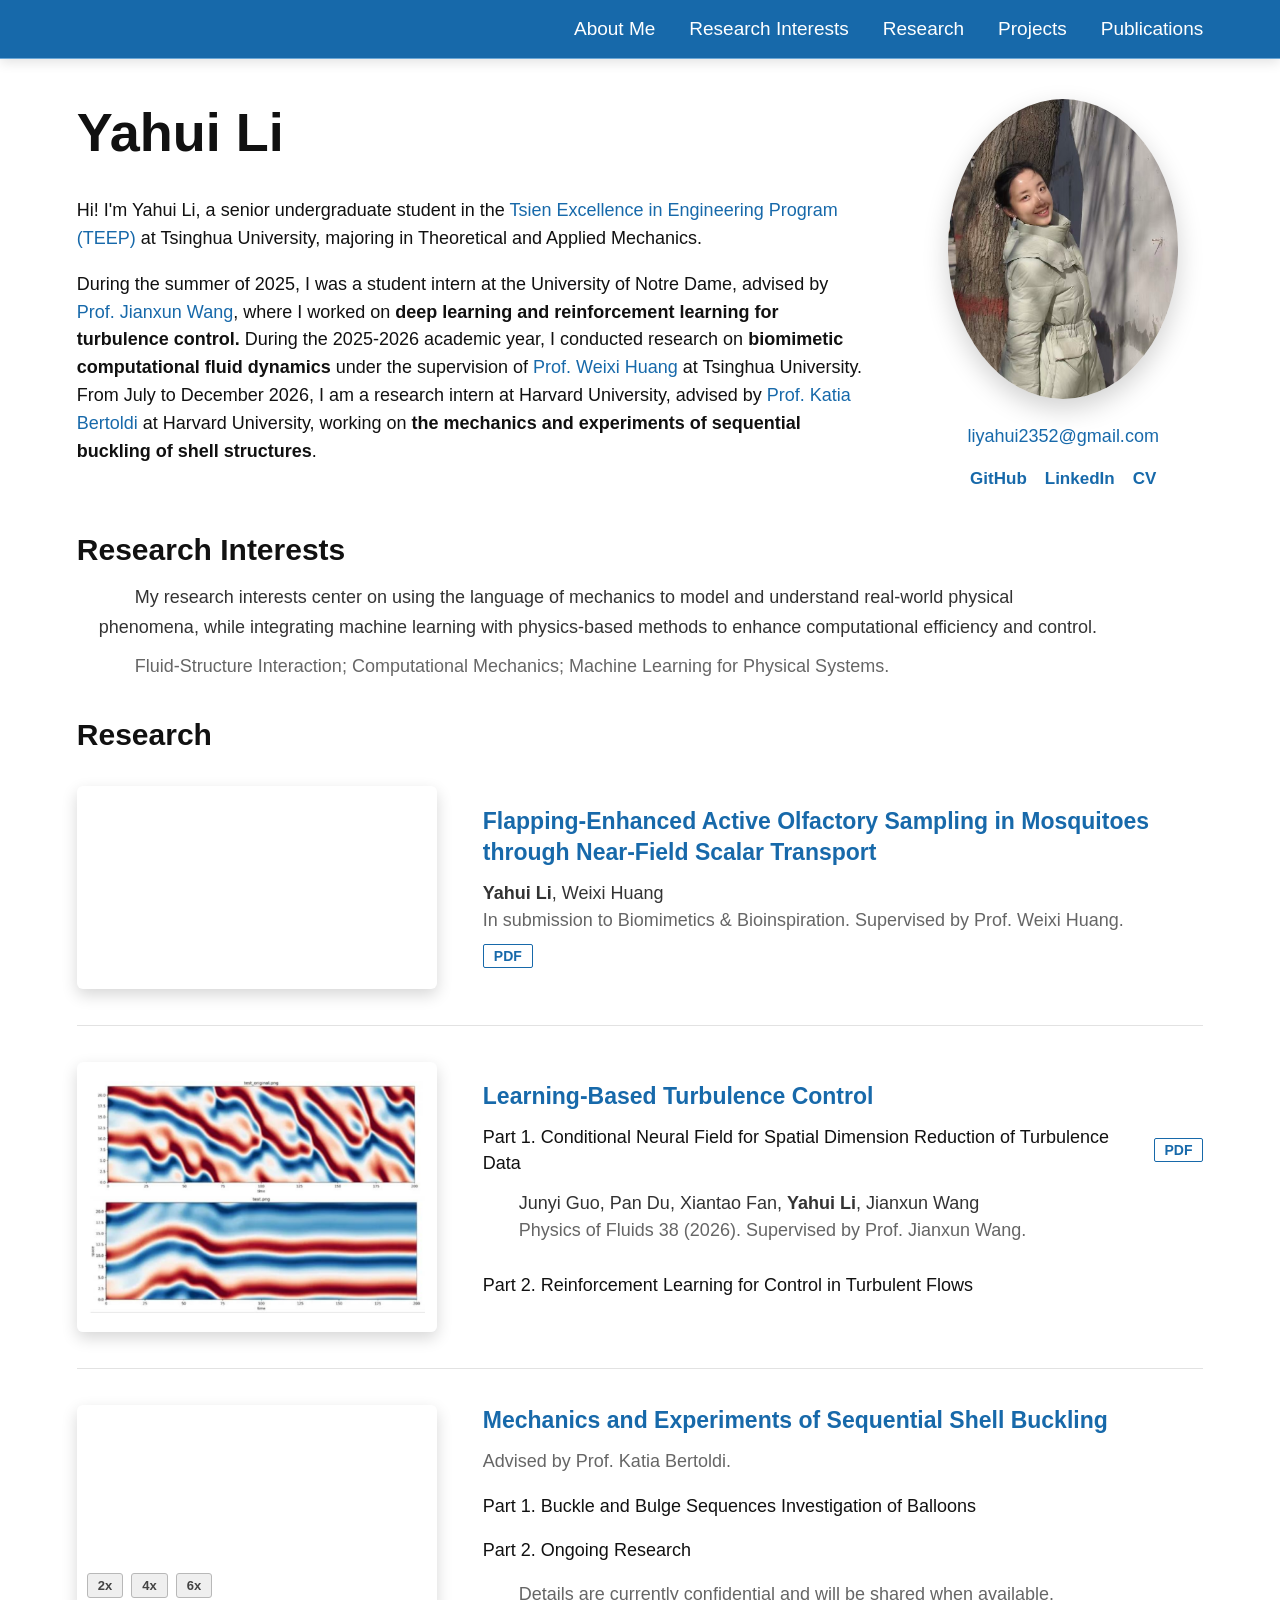
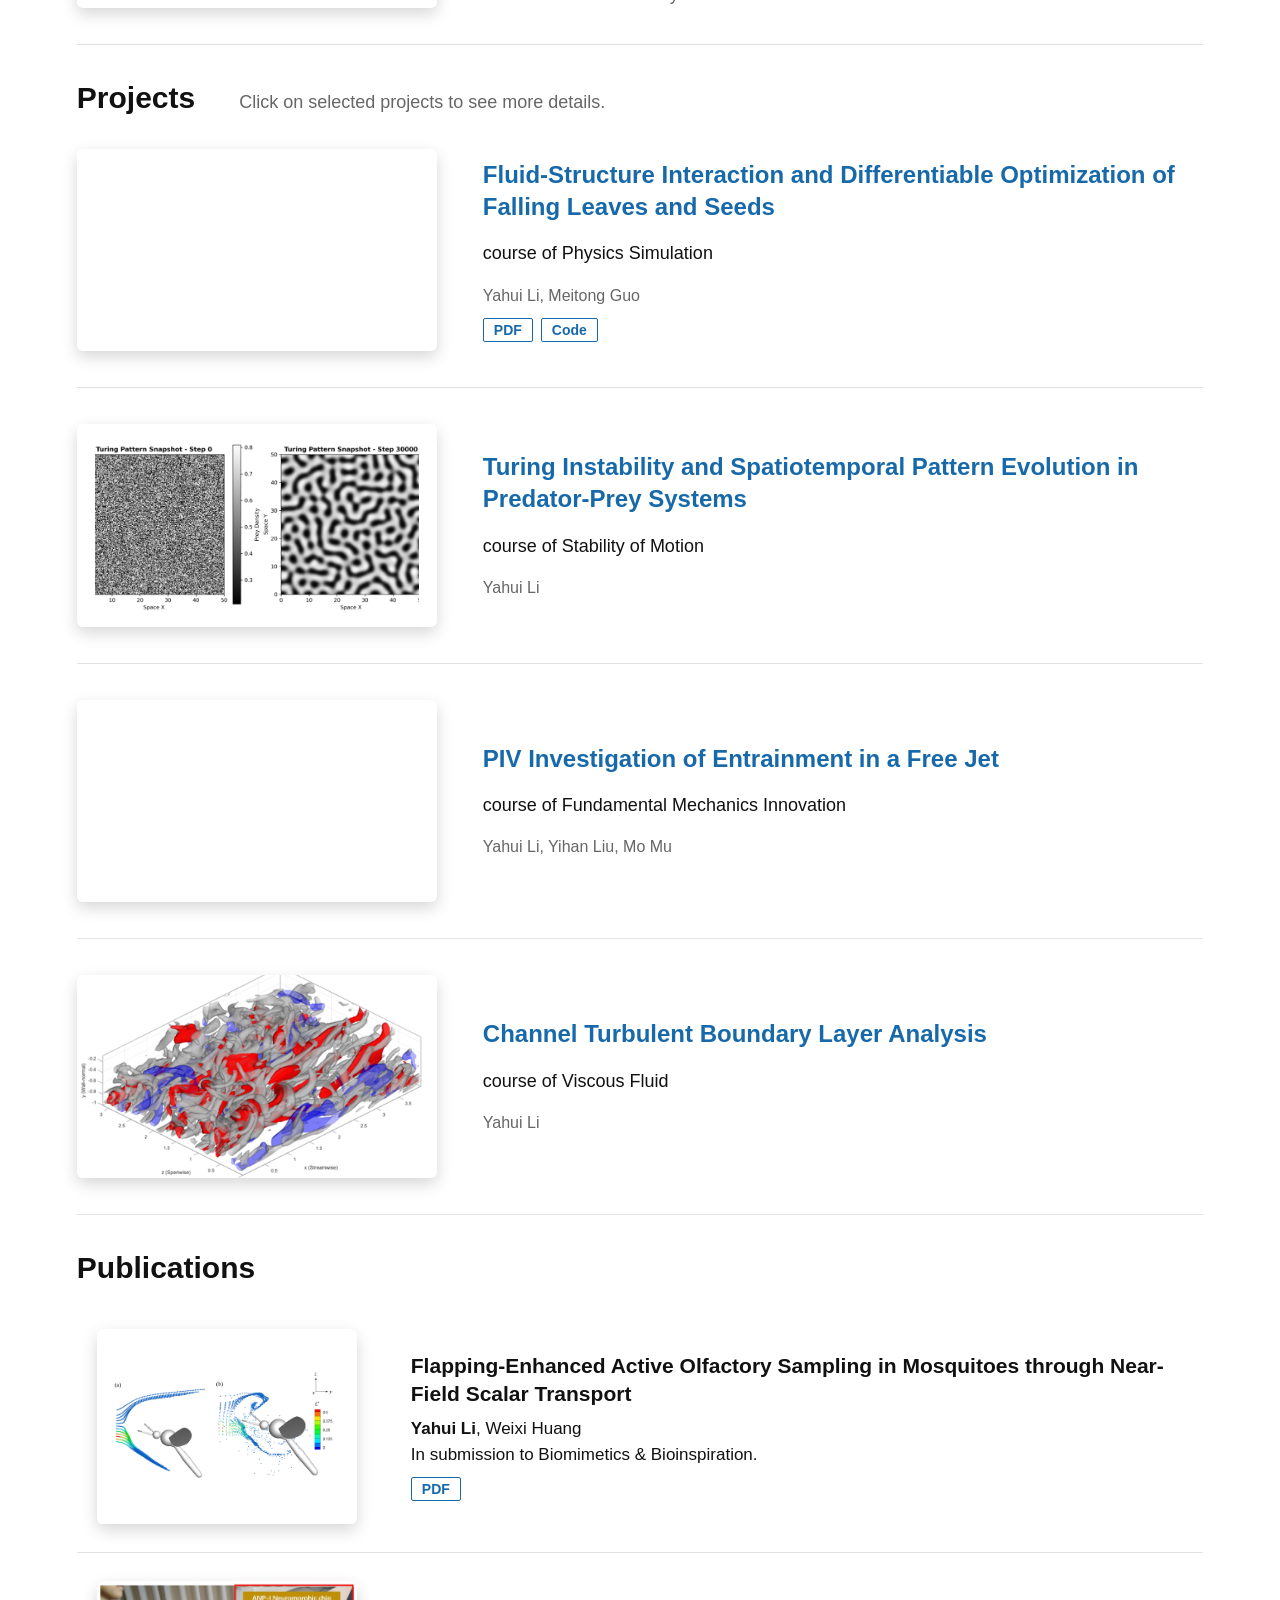
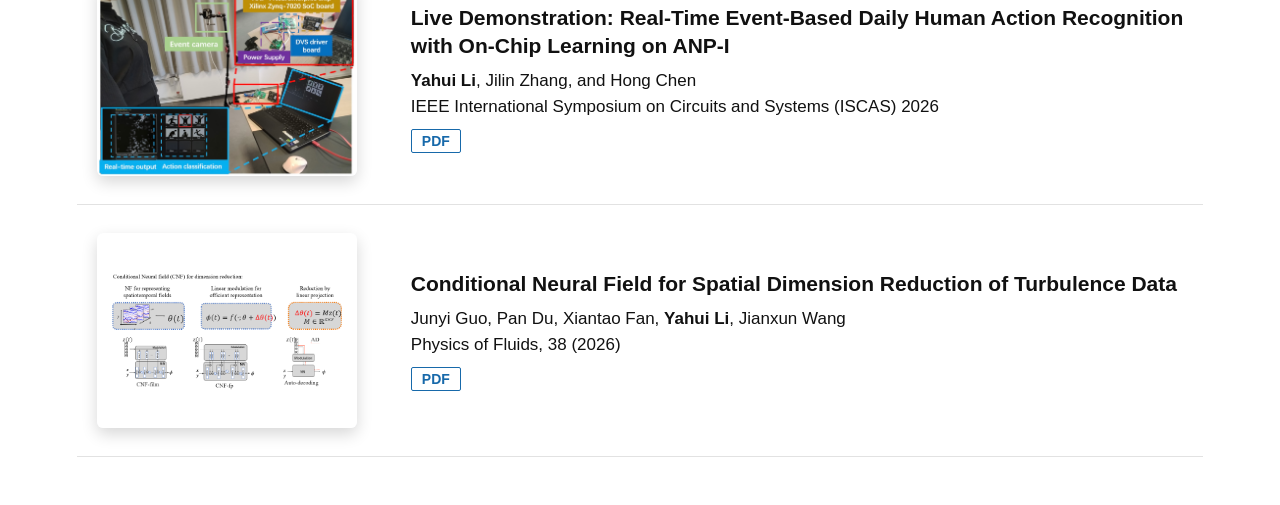
==== index.html @ 17f63bbb "Upload personal website" ====
﻿<!DOCTYPE html>
<html lang="en">

<head>
  <meta charset="UTF-8">
  <meta
    name="viewport"
    content="width=device-width, initial-scale=1.0"
  >
  <title>Yahui Li</title>
  <link rel="stylesheet" href="style.css">
</head>

<body>
  <div class="scroll-progress" id="scroll-progress"></div>

  <nav class="site-nav" aria-label="Primary navigation">
    <a href="#about">About Me</a>
    <a href="#research-interests">Research Interests</a>
    <a href="#research">Research</a>
    <a href="#projects">Projects</a>
    <a href="#publications">Publications</a>
  </nav>

  <header class="hero" id="about">
    <div class="hero-container">
      <div class="intro">
        <h1>Yahui Li</h1>

        <p>
          Hi! I'm Yahui Li, a senior undergraduate student in the
          <a href="https://www.teep.cnmm.tsinghua.edu.cn/zs_183/list.htm" target="_blank" rel="noopener noreferrer">Tsien Excellence in Engineering Program (TEEP)</a>
          at Tsinghua University, majoring in Theoretical and Applied Mechanics.
        </p>

        <p>
          During the summer of 2025, I was a student intern at the University of Notre Dame, advised by
          <a href="https://energy.nd.edu/people/jianxun-wang/" target="_blank" rel="noopener noreferrer">Prof. Jianxun Wang</a>,
          where I worked on <strong>deep learning and reinforcement learning for turbulence control.</strong> 
          During the 2025-2026 academic year, I conducted research on <strong>biomimetic computational fluid dynamics</strong> under the supervision of
          <a href="https://www.hy.tsinghua.edu.cn/hyen/info/1162/1205.htm" target="_blank" rel="noopener noreferrer">Prof. Weixi Huang</a>
          at Tsinghua University. 
          From July to December 2026, I am a research intern at Harvard University, advised by
          <a href="https://seas.harvard.edu/person/katia-bertoldi" target="_blank" rel="noopener noreferrer">Prof. Katia Bertoldi</a>
          at Harvard University, working on <strong>the mechanics and experiments of sequential buckling of shell structures</strong>.
        </p>

      </div>

      <div class="profile">
        <img
          src="files/Profile/photo.jpg"
          alt="Profile photo"
          class="profile-photo"
        >

        <div class="profile-info">
          <p><a href="mailto:liyahui2352@gmail.com">liyahui2352@gmail.com</a></p>
        </div>

        <div class="social-links">
          <a href="https://github.com/always2352" target="_blank" rel="noopener noreferrer">GitHub</a>
          <a href="https://www.linkedin.com/in/yahui-li-aa2033388" target="_blank" rel="noopener noreferrer">LinkedIn</a>
          <a href="files/Profile/YAHUI_CV.pdf" target="_blank" rel="noopener noreferrer">CV</a>
        </div>
      </div>
    </div>
  </header>

  <main class="container">
    <section id="research-interests">
      <h2>Research Interests</h2>

      <div class="interest-block">
        <p class="interest-summary">
          My research interests center on using the language of mechanics to model and understand real-world physical phenomena, 
          while integrating machine learning with physics-based methods to enhance computational efficiency and control.
        </p>

        <p class="interest-inline">
          Fluid-Structure Interaction;
          Computational Mechanics;
          Machine Learning for Physical Systems.
        </p>
      </div>
    </section>

    <section id="research">
      <h2>Research</h2>

      <div class="research-list">
        <article class="research-item">
          <div class="research-media research-media-compare">
            <video
              src="files/Research/Mosquitoes/No_flapping.mp4"
              autoplay
              loop
              muted
              playsinline
            ></video>

            <video
              src="files/Research/Mosquitoes/Flapping.mp4"
              autoplay
              loop
              muted
              playsinline
            ></video>
          </div>

          <div class="research-content">
            <h3 class="research-title">
              Flapping-Enhanced Active Olfactory Sampling in Mosquitoes through Near-Field Scalar Transport
            </h3>
            <p class="research-authors">
              <strong>Yahui Li</strong>, Weixi Huang
            </p>
            <p class="research-meta">
              In submission to Biomimetics & Bioinspiration. Supervised by Prof. Weixi Huang.
            </p>
            <div class="item-links">
              <a class="paper-link" href="files/Research/Mosquitoes/Flapping_paper.pdf" target="_blank" rel="noopener noreferrer">PDF</a>
            </div>
          </div>
        </article>

        <article class="research-item research-learning">
          <div class="image-card-media">
            <img
              src="files/Research/Turbulence/Control.png"
              alt="Physics of Fluids publication preview"
              class="image-contain"
            >
          </div>

          <div class="research-content">
            <h3>Learning-Based Turbulence Control</h3>
            <div class="research-part">
              <div class="part-heading">
                <p class="part-title">Part 1. Conditional Neural Field for Spatial Dimension Reduction of Turbulence Data</p>
                <a class="paper-link" href="https://pubs.aip.org/aip/pof/article/38/2/025153/3380896/Conditional-neural-field-for-spatial-dimension" target="_blank" rel="noopener noreferrer">PDF</a>
              </div>
              <p class="research-authors">
                Junyi Guo, Pan Du, Xiantao Fan, <strong>Yahui Li</strong>, Jianxun Wang
              </p>
              <p class="research-meta">
                Physics of Fluids 38 (2026). Supervised by Prof. Jianxun Wang.
              </p>
            </div>

            <div class="research-part">
              <p class="part-title">Part 2. Reinforcement Learning for Control in Turbulent Flows</p>
            </div>
          </div>
        </article>

        <article class="research-item">
          <div class="research-media">
            <video
              id="shell-buckling-video"
              src="files/Research/Shell_buckling/Deflation_Clamp.mp4"
              autoplay
              loop
              muted
              playsinline
            ></video>
            <div class="video-speed-controls" aria-label="Shell buckling video playback speed">
              <button type="button" data-speed="2">2x</button>
              <button type="button" data-speed="4">4x</button>
              <button type="button" data-speed="6">6x</button>
            </div>
          </div>

          <div class="research-content">
            <h3>Mechanics and Experiments of Sequential Shell Buckling</h3>
            <p class="research-meta">
              Advised by Prof. Katia Bertoldi.
            </p>

            <div class="research-part">
              <p class="part-title">Part 1. Buckle and Bulge Sequences Investigation of Balloons</p>
            </div>

            <div class="research-part">
              <p class="part-title">Part 2. Ongoing Research</p>
              <p class="research-description detail-indent">Details are currently confidential and will be shared when available.</p>
            </div>

          </div>
        </article>
      </div>
    </section>

    <section id="projects">
      <div class="section-heading-row">
        <h2>Projects</h2>
        <p class="section-note">Click on selected projects to see more details.</p>
      </div>

      <div class="project-list">
        <article class="project-item">
          <div class="project-media">
            <video
              src="files/Projects/Falling_Leaves/falling_leaf.mp4"
              class="project-video-scale-90"
              autoplay
              loop
              muted
              playsinline
            ></video>
          </div>
          <div class="project-content">
            <h3>Fluid-Structure Interaction and Differentiable Optimization of Falling Leaves and Seeds</h3>
            <p class="project-course">
              course of Physics Simulation
            </p>
            <p class="project-authors">
              Yahui Li, Meitong Guo
            </p>
            <div class="item-links">
              <a class="paper-link" href="files/Projects/Falling_Leaves/Leaves_Poster.pdf" target="_blank" rel="noopener noreferrer">PDF</a>
              <a class="paper-link" href="https://github.com/always2352/Falling_Leaves" target="_blank" rel="noopener noreferrer">Code</a>
            </div>
          </div>
        </article>

        <article class="project-item">
          <div class="project-media">
            <img
              src="files/Projects/Motion/Instability.png"
              alt="Turing instability pattern evolution preview"
              class="project-image-scale-90"
            >
          </div>
          <div class="project-content">
            <h3><a href="project-instability.html">Turing Instability and Spatiotemporal Pattern Evolution in Predator-Prey Systems</a></h3>
            <p class="project-course">
              course of Stability of Motion
            </p>
            <p class="project-authors">
              Yahui Li
            </p>
          </div>
        </article>

        <article class="project-item">
          <div class="project-media">
            <video
              src="files/Projects/PIV/Entrainment_PIV.mp4"
              autoplay
              loop
              muted
              playsinline
            ></video>
          </div>
          <div class="project-content">
            <h3><a href="project-piv.html">PIV Investigation of Entrainment in a Free Jet</a></h3>
            <p class="project-course">
              course of Fundamental Mechanics Innovation
            </p>
            <p class="project-authors">
              Yahui Li, Yihan Liu, Mo Mu
            </p>
          </div>
        </article>

        <article class="project-item">
          <div class="project-media">
            <img
              src="files/Projects/Turbulent_Boundary/Turbulence_Boundary.png"
              alt="Turbulent boundary layer analysis preview"
            >
          </div>

          <div class="project-content">
            <h3><a href="project-boundary.html">Channel Turbulent Boundary Layer Analysis</a></h3>
            <p class="project-course">
              course of Viscous Fluid
            </p>
            <p class="project-authors">
              Yahui Li
            </p>
          </div>
        </article>
      </div>
    </section>

    <section id="publications">
      <h2>Publications</h2>

      <div class="publication-list">

        <article class="publication-item">
          <div class="publication-media">
            <img
              src="files/Publications/Flapping.png"
              alt="Flapping wing aerodynamics preview"
              class="image-contain"
            >
          </div>
          <div class="publication-content">
            <p class="publication-title">
              Flapping-Enhanced Active Olfactory Sampling in Mosquitoes through Near-Field Scalar Transport
            </p>
            <p class="publication-authors">
              <strong>Yahui Li</strong>, Weixi Huang
            </p>
            <p class="publication-meta">
              In submission to Biomimetics & Bioinspiration.
            </p>
            <div class="item-links">
              <a class="paper-link" href="files/Research/Mosquitoes/Flapping_paper.pdf" target="_blank" rel="noopener noreferrer">PDF</a>
            </div>
          </div>
        </article>

        <article class="publication-item">
          <div class="publication-media">
            <img
              src="files/Publications/ISCAS.jpg"
              alt="ISCAS 2026 publication preview"
            >
          </div>
          <div class="publication-content">
            <p class="publication-title">
              Live Demonstration: Real-Time Event-Based Daily Human Action Recognition with On-Chip Learning on ANP-I
            </p>
            <p class="publication-authors">
              <strong>Yahui Li</strong>, Jilin Zhang, and Hong Chen
            </p>
            <p class="publication-meta">
              IEEE International Symposium on Circuits and Systems (ISCAS) 2026
            </p>
            <div class="item-links">
              <a class="paper-link" href="files/Publications/Live Demonstration Real-time Event-based Daily Human Action Recognition with On-chip learning on ANP-I_final.pdf" target="_blank" rel="noopener noreferrer">PDF</a>
            </div>
          </div>
        </article>

        <article class="publication-item">
          <div class="publication-media">
            <img
              src="files/Publications/NF.png"
              alt="Physics of Fluids publication preview"
              class="image-contain"
            >
          </div>
          <div class="publication-content">
            <p class="publication-title">
              Conditional Neural Field for Spatial Dimension Reduction of Turbulence Data
            </p>
            <p class="publication-authors">
              Junyi Guo, Pan Du, Xiantao Fan, <strong>Yahui Li</strong>, Jianxun Wang
            </p>
            <p class="publication-meta">
              Physics of Fluids, 38 (2026)
            </p>
            <div class="item-links">
              <a class="paper-link" href="https://pubs.aip.org/aip/pof/article/38/2/025153/3380896/Conditional-neural-field-for-spatial-dimension" target="_blank" rel="noopener noreferrer">PDF</a>
            </div>
          </div>
        </article>

      </div>
    </section>
  </main>

  <script>
    const progressBar = document.getElementById("scroll-progress");

    window.addEventListener("scroll", () => {
      const scrollTop = window.scrollY;
      const pageHeight = document.documentElement.scrollHeight - window.innerHeight;
      const progress = pageHeight > 0 ? (scrollTop / pageHeight) * 100 : 0;

      progressBar.style.width = `${progress}%`;
    });

    const shellBucklingVideo = document.getElementById("shell-buckling-video");
    const speedButtons = document.querySelectorAll(".video-speed-controls button");
    let selectedShellSpeed = 1;

    const applyShellSpeed = () => {
      if (shellBucklingVideo) {
        shellBucklingVideo.playbackRate = selectedShellSpeed;
      }
    };

    speedButtons.forEach((button) => {
      button.addEventListener("click", () => {
        selectedShellSpeed = Number(button.dataset.speed);
        applyShellSpeed();

        speedButtons.forEach((item) => item.classList.remove("active"));
        button.classList.add("active");
      });
    });

    if (shellBucklingVideo) {
      shellBucklingVideo.addEventListener("loadedmetadata", applyShellSpeed);
      shellBucklingVideo.addEventListener("play", applyShellSpeed);
      shellBucklingVideo.addEventListener("seeked", applyShellSpeed);
      shellBucklingVideo.addEventListener("ratechange", () => {
        if (shellBucklingVideo.playbackRate !== selectedShellSpeed) {
          applyShellSpeed();
        }
      });
    }
  </script>
</body>

</html>
---- style.css ----
/* Base */
* {
  box-sizing: border-box;
}

html {
  scroll-behavior: smooth;
  scroll-padding-top: 84px;
}

body {
  margin: 0;
  color: #111;
  font-family: Arial, Helvetica, sans-serif;
  background: #fff;
}

a {
  color: #1769aa;
  text-decoration: none;
}

a:hover {
  color: #0f4f86;
  text-decoration: underline;
}

section {
  margin-top: 36px;
}

section h2 {
  margin: 0 0 16px;
  font-size: 30px;
}

footer {
  padding: 24px 6vw;
  color: #555;
  text-align: center;
}

/* Navigation */
.scroll-progress {
  position: fixed;
  top: 0;
  left: 0;
  z-index: 20;
  width: 0;
  height: 3px;
  background: #1769aa;
}

.site-nav {
  position: sticky;
  top: 0;
  z-index: 10;
  display: flex;
  justify-content: flex-end;
  gap: 34px;
  padding: 18px 6vw;
  border-bottom: 1px solid #6ba7d6;
  background: #1769aa;
  backdrop-filter: blur(12px);
  box-shadow: 0 3px 12px rgba(0, 0, 0, 0.12);
}

.site-nav a {
  color: #fff;
  font-size: 19px;
  font-weight: 500;
}

.site-nav a:hover {
  color: #f3fbff;
}

/* Hero */
.hero {
  padding: 40px 6vw 36px;
}

.hero-container {
  display: flex;
  align-items: center;
  justify-content: space-between;
  gap: 56px;
  max-width: 1400px;
  margin: 0 auto;
}

.intro {
  flex: 1;
  max-width: 900px;
}

.intro h1 {
  margin: 0 0 36px;
  font-size: 54px;
  line-height: 1.05;
  font-weight: 700;
}

.intro p {
  margin: 0 0 18px;
  font-size: 18px;
  line-height: 1.55;
}

.profile {
  flex: 0 0 auto;
  width: 280px;
  text-align: center;
}

.profile-photo {
  display: block;
  width: 230px;
  height: 300px;
  margin: 0 auto;
  object-fit: cover;
  object-position: center 58%;
  border-radius: 50%;
  box-shadow: 0 10px 26px rgba(0, 0, 0, 0.18);
}

.profile-info {
  margin-top: 24px;
  color: #555;
  font-size: 18px;
  line-height: 1.45;
}

.profile-info p {
  margin: 4px 0;
}

.social-links {
  display: flex;
  flex-wrap: wrap;
  justify-content: center;
  gap: 18px;
  margin-top: 20px;
  font-size: 17px;
  font-weight: 700;
}

/* Main Sections */
.container {
  max-width: 1400px;
  margin: 0 auto;
  padding: 0 6vw 48px;
}

#research-interests {
  margin-top: 8px;
}

.section-heading-row {
  display: flex;
  align-items: baseline;
  flex-wrap: wrap;
  gap: 44px;
  margin-bottom: 16px;
}

.section-heading-row h2 {
  margin-bottom: 0;
}

.section-note {
  margin: 0;
  color: #666;
  font-size: 18px;
}

/* Research Interests */
.interest-block {
  max-width: 1000px;
  margin-left: 22px;
}

.interest-summary,
.interest-inline {
  margin: 0;
  color: #333;
  font-size: 18px;
  line-height: 1.65;
}

.interest-summary {
  text-indent: 2em;
}

.interest-inline {
  margin-top: 10px;
  margin-left: 2em;
  color: #666;
  font-weight: 500;
}

/* Shared Cards */
.research-list,
.project-list,
.publication-list {
  display: grid;
  gap: 0;
}

.research-item,
.project-item {
  display: grid;
  grid-template-columns: 360px 1fr;
  align-items: center;
  gap: 46px;
  padding: 36px 0;
  border-bottom: 1px solid #e2e2e2;
}

.research-item:first-child,
.project-item:first-child {
  padding-top: 18px;
}

.research-media,
.project-media,
.publication-media,
.image-card-media {
  position: relative;
  width: 100%;
  overflow: hidden;
  border-radius: 6px;
  background: transparent;
  box-shadow: 0 6px 16px rgba(0, 0, 0, 0.16);
}

.research-media,
.project-media {
  aspect-ratio: 16 / 9;
}

.publication-media,
.image-card-media {
  aspect-ratio: 4 / 3;
  background: #f4f6f8;
}

.research-media video,
.research-media img,
.project-media video,
.project-media img,
.publication-media img,
.image-card-media img {
  display: block;
  width: 100%;
  height: 100%;
  object-fit: cover;
}

.image-contain {
  object-fit: contain !important;
  object-position: center;
  padding: 12px;
  background: #fff;
}

.item-links {
  display: flex;
  gap: 8px;
  margin-top: 10px;
}

.paper-link {
  display: inline-flex;
  align-items: center;
  justify-content: center;
  min-width: 44px;
  min-height: 24px;
  padding: 2px 10px;
  border: 1px solid #1769aa;
  border-radius: 2px;
  color: #1769aa;
  font-size: 14px;
  font-weight: 700;
  line-height: 1;
}

.paper-link:hover {
  color: #fff;
  background: #1769aa;
  text-decoration: none;
}

/* Research */
.research-content h3,
.research-title {
  margin: 0 0 12px;
  color: #1769aa;
  font-size: 23px;
  line-height: 1.35;
  font-weight: 600;
}

.research-content h3 a {
  color: inherit;
}

.research-authors,
.research-meta,
.research-description {
  margin: 0;
  color: #666;
  font-size: 18px;
  line-height: 1.5;
}

.research-authors {
  color: #333;
}

.research-description {
  margin-top: 6px;
}

.research-media-compare {
  display: grid;
  grid-template-columns: 1fr 1fr;
  gap: 0;
  background: transparent;
}

.research-media-compare video {
  min-width: 0;
  border-radius: 0;
  transform: scale(0.9);
}

.research-media-compare video:first-child {
  object-position: 35% center;
}

.research-media-compare video:last-child {
  object-position: 58% center;
}

.research-part .part-title {
  font-size: 18px;
  line-height: 1.45;
}

.part-heading {
  display: flex;
  align-items: center;
  gap: 14px;
}

.part-heading .part-title {
  margin: 0;
}

.research-learning .research-part + .research-part {
  margin-top: 28px;
}

.research-learning .research-part .part-title {
  margin-bottom: 14px;
}

.research-learning .part-heading {
  margin-bottom: 14px;
}

.research-learning .part-heading .part-title {
  margin-bottom: 0;
}

.research-learning .research-part > :not(.part-title) {
  margin-left: 2em;
}

.research-learning .research-part > .part-heading {
  margin-left: 0;
}

.detail-indent {
  margin-left: 2em;
}

.video-speed-controls {
  position: absolute;
  left: 10px;
  bottom: 10px;
  display: flex;
  gap: 8px;
}

.video-speed-controls button {
  min-width: 36px;
  padding: 4px 10px;
  border: 1px solid #b8b8b8;
  border-radius: 3px;
  color: #444;
  background: rgba(238, 238, 238, 0.92);
  font: inherit;
  font-size: 13px;
  font-weight: 600;
  cursor: pointer;
}

.video-speed-controls button:hover,
.video-speed-controls button.active {
  border-color: #444;
  color: #111;
  background: #8f8f8f;
}

/* Projects */
.project-media video {
  transform: translateY(16px) scale(1.18);
}

.project-media video.project-video-scale-90 {
  transform: scale(0.95);
}

.project-image-scale-90,
.detail-image-scale-90 {
  transform: scale(0.9);
}

.project-content h3 {
  margin: 0 0 18px;
  color: #1769aa;
  font-size: 24px;
  line-height: 1.35;
  font-weight: 600;
}

.project-course,
.project-authors {
  margin: 0;
  line-height: 1.5;
}

.project-course {
  color: #111;
  font-size: 18px;
  font-weight: 400;
  line-height: 1.35;
}

.project-authors {
  margin-top: 18px;
  color: #666;
  font-size: 16px;
  font-weight: 400;
}

/* Publications */
.publication-item {
  display: grid;
  grid-template-columns: 260px 1fr;
  align-items: center;
  gap: 42px;
  padding: 28px 0 28px 20px;
  border-bottom: 1px solid #e2e2e2;
}

.publication-content {
  padding-left: 12px;
}

.publication-title {
  margin: 0 0 8px;
  color: #111;
  font-size: 21px;
  line-height: 1.35;
  font-weight: 600;
}

.publication-authors,
.publication-meta {
  margin: 0;
  color: #111;
  font-size: 17px;
  line-height: 1.5;
}

/* Detail Pages */
.detail-page {
  max-width: 1000px;
  margin: 0 auto;
  padding: 48px 6vw 72px;
}

.back-link {
  display: inline-block;
  margin-bottom: 28px;
  font-size: 16px;
  font-weight: 600;
}

.detail-page h1 {
  margin: 0 0 16px;
  color: #1769aa;
  font-size: 36px;
  line-height: 1.25;
}

.detail-meta {
  margin: 0 0 24px;
  color: #555;
  font-size: 18px;
  line-height: 1.5;
}

.detail-page p {
  color: #333;
  font-size: 18px;
  line-height: 1.65;
}

.detail-section {
  margin-top: 34px;
}

.detail-section h2 {
  margin: 0 0 14px;
  color: #111;
  font-size: 26px;
  line-height: 1.3;
}

.detail-section h3 {
  margin: 26px 0 10px;
  color: #1769aa;
  font-size: 22px;
  line-height: 1.35;
}

.detail-section > p {
  text-indent: 2em;
}

.detail-media {
  margin-top: 28px;
  overflow: hidden;
  border-radius: 6px;
  background: #f4f6f8;
  box-shadow: 0 6px 16px rgba(0, 0, 0, 0.16);
}

.detail-media video,
.detail-media img {
  display: block;
  width: 100%;
  height: auto;
}

.detail-figure {
  max-width: 560px;
  margin: 24px auto 0;
  text-align: center;
}

.detail-figure img {
  display: block;
  width: 100%;
  height: auto;
  margin: 0 auto;
  border-radius: 6px;
  box-shadow: 0 6px 16px rgba(0, 0, 0, 0.16);
}

.detail-figure figcaption,
.dummy-figure figcaption {
  margin-top: 8px;
  color: #555;
  font-size: 15px;
  line-height: 1.4;
  text-align: center;
}

.analysis-list p {
  margin: 0 0 12px;
  color: #333;
  font-size: 18px;
  line-height: 1.65;
  text-indent: 0;
}

/* Equations */
.equation-block {
  margin: 22px 0;
}

.equation-grid {
  display: grid;
  grid-template-columns: 1fr 1fr;
  gap: 20px;
}

.equation-label {
  margin: 0 0 8px;
  color: #111;
  font-weight: 700;
}

.equation {
  display: grid;
  gap: 14px;
  padding: 18px 22px;
  overflow-x: auto;
  border-left: 3px solid #1769aa;
  background: #f6f8fa;
  color: #111;
  font-family: "Cambria Math", "Times New Roman", Times, serif;
  font-size: 20px;
  font-style: italic;
  line-height: 1.5;
}

.formula-label {
  font-family: Arial, Helvetica, sans-serif;
  font-style: normal;
  font-weight: 600;
}

.formula-row {
  display: flex;
  align-items: center;
  gap: 9px;
  min-width: max-content;
}

.formula-gap {
  width: 28px;
}

.fraction {
  display: inline-grid;
  grid-template-rows: auto auto;
  align-items: center;
  min-width: 28px;
  text-align: center;
  line-height: 1.1;
  vertical-align: middle;
}

.fraction span:first-child {
  padding: 0 4px 2px;
  border-bottom: 1px solid currentColor;
}

.fraction span:last-child {
  padding-top: 2px;
}

/* Figures */
.figure-stack {
  display: grid;
  gap: 24px;
  margin-top: 24px;
}

.dummy-figure {
  margin: 0;
}

.dummy-figure div {
  display: grid;
  min-height: 190px;
  place-items: center;
  border: 1px dashed #8aa8c5;
  border-radius: 6px;
  background: #eef5fb;
  color: #6a7f94;
  font-size: 18px;
  font-weight: 600;
  text-align: center;
}

.dummy-figure img {
  display: block;
  width: 100%;
  height: auto;
  border-radius: 6px;
  box-shadow: 0 6px 16px rgba(0, 0, 0, 0.16);
}

.reference-list {
  margin: 0;
  padding-left: 22px;
  color: #333;
  font-size: 16px;
  line-height: 1.6;
}

.reference-list li {
  margin-bottom: 10px;
}

/* Responsive */
@media (max-width: 900px) {
  .hero-container {
    flex-direction: column-reverse;
    align-items: flex-start;
    gap: 28px;
  }

  .profile {
    width: 100%;
  }

  .profile-photo {
    width: min(62vw, 230px);
    height: min(80vw, 300px);
    margin: 0 auto;
  }

  .intro h1 {
    font-size: 44px;
  }

  .intro p {
    font-size: 17px;
  }

  .site-nav {
    justify-content: flex-start;
    gap: 18px;
    overflow-x: auto;
    padding: 12px 6vw;
  }

  .research-item,
  .project-item,
  .publication-item {
    grid-template-columns: 1fr;
    gap: 18px;
  }

  .publication-item {
    padding-left: 0;
  }

  .publication-content {
    padding-left: 0;
  }

  .research-content h3,
  .research-title {
    font-size: 20px;
  }

  .project-content h3 {
    font-size: 21px;
  }

  .research-authors,
  .research-meta,
  .research-description,
  .project-course,
  .project-authors,
  .publication-authors,
  .publication-meta {
    font-size: 16px;
  }

  .publication-title {
    font-size: 19px;
  }

  .detail-page h1 {
    font-size: 28px;
  }

  .equation-grid {
    grid-template-columns: 1fr;
  }
}
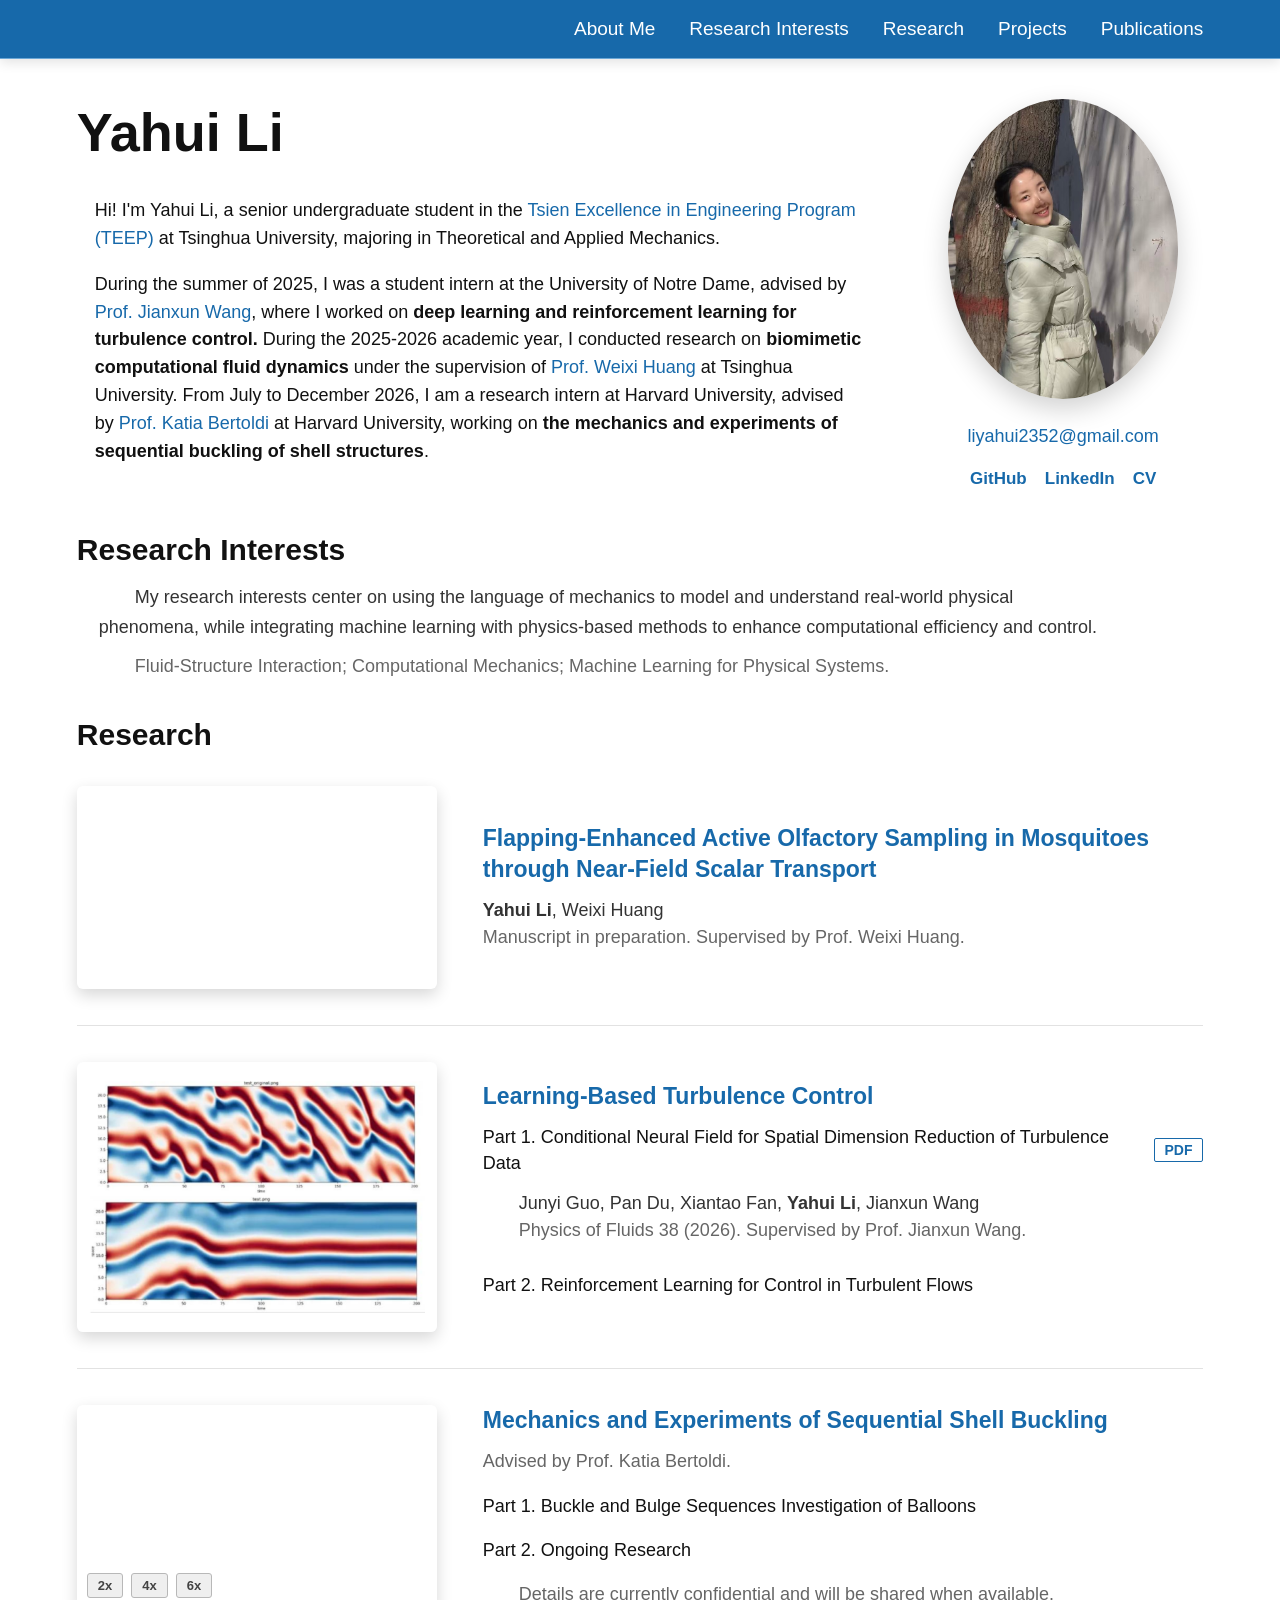
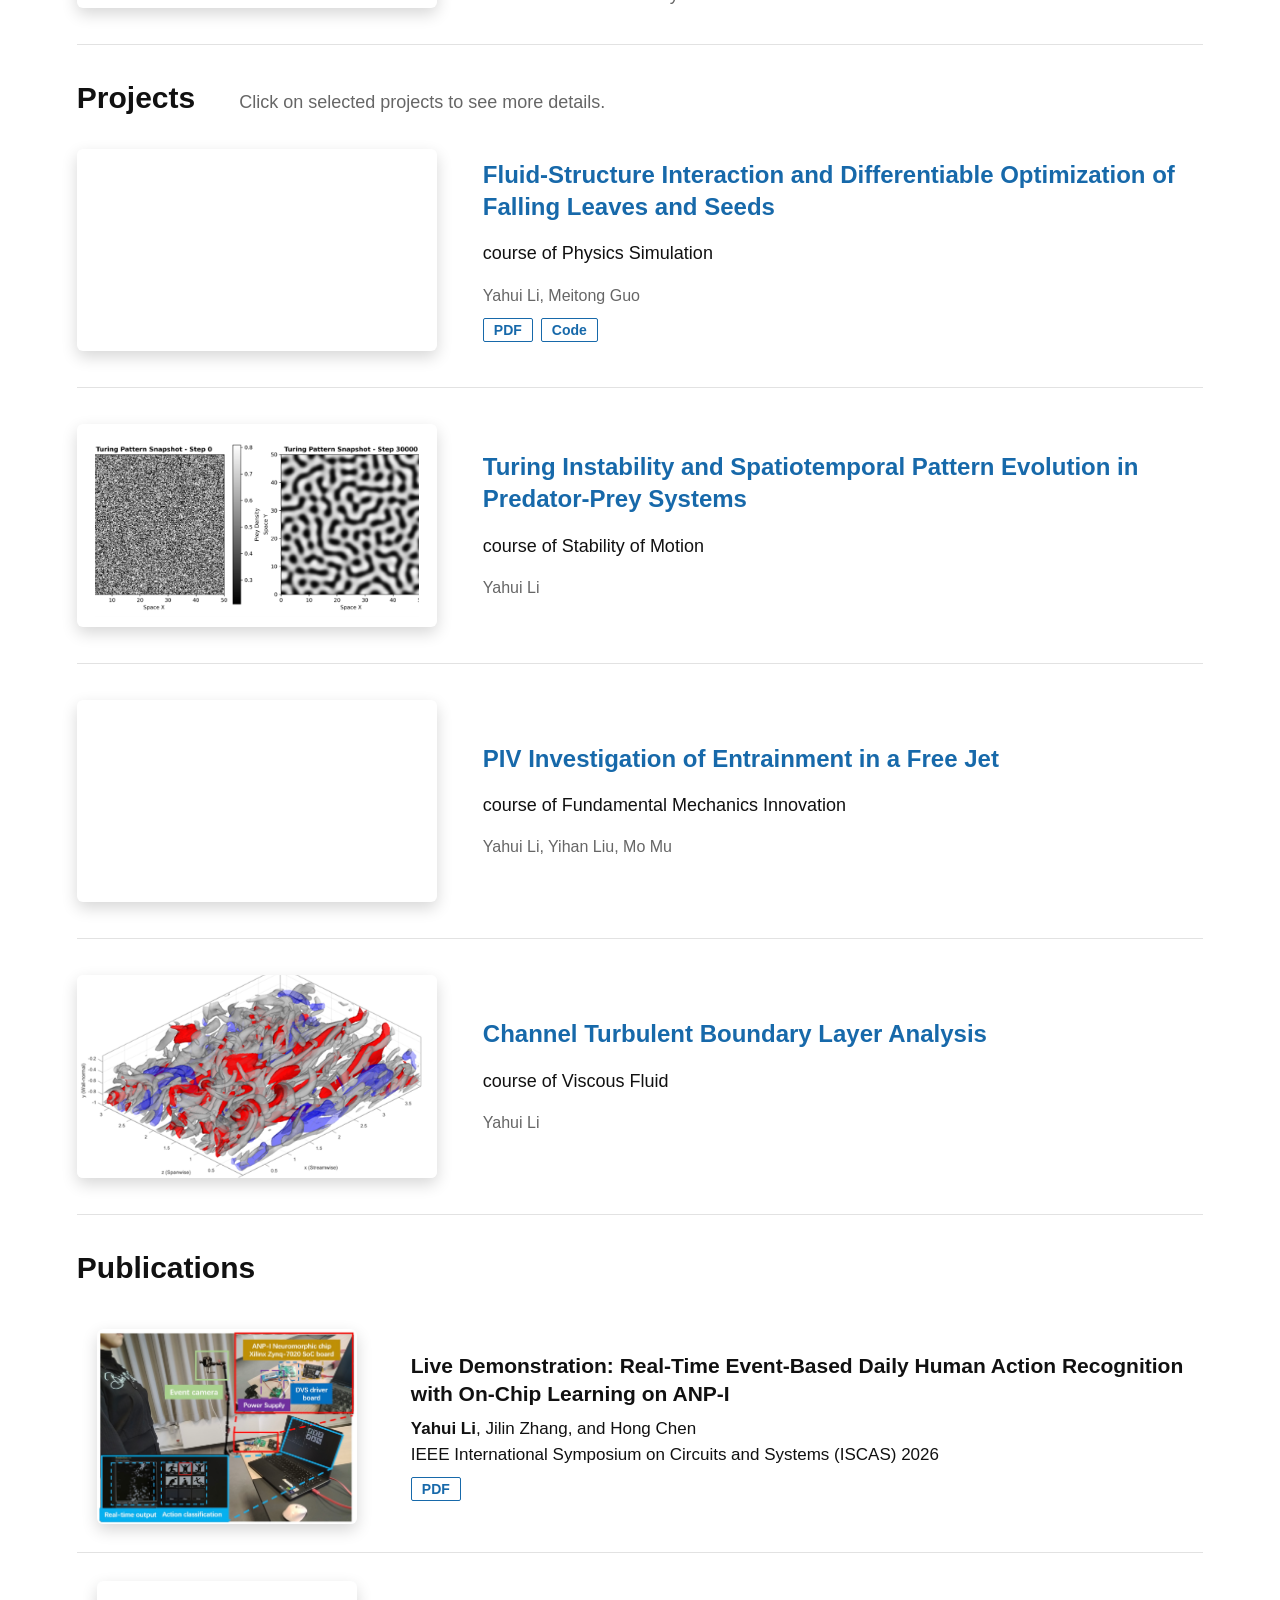
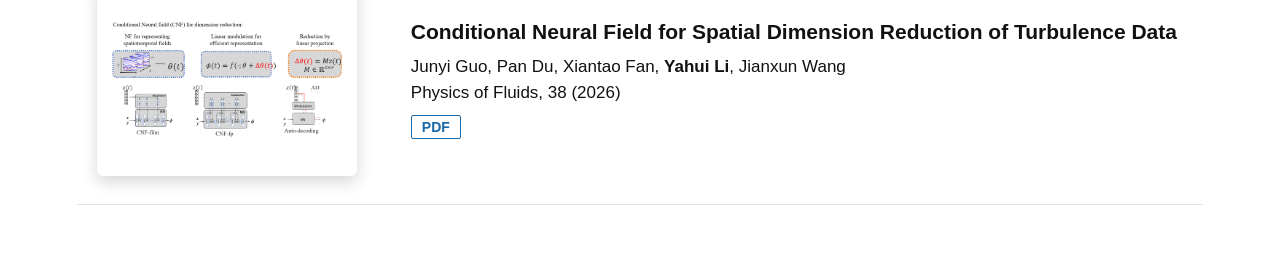
==== commit 1551ee3d: "Remove unpublished flapping paper" ====
--- a/index.html
+++ b/index.html
@@ -116,11 +116,8 @@
               <strong>Yahui Li</strong>, Weixi Huang
             </p>
             <p class="research-meta">
-              In submission to Biomimetics & Bioinspiration. Supervised by Prof. Weixi Huang.
-            </p>
-            <div class="item-links">
-              <a class="paper-link" href="files/Research/Mosquitoes/Flapping_paper.pdf" target="_blank" rel="noopener noreferrer">PDF</a>
-            </div>
+              Manuscript in preparation. Supervised by Prof. Weixi Huang.
+            </p>
           </div>
         </article>
 
@@ -293,30 +290,6 @@
         <article class="publication-item">
           <div class="publication-media">
             <img
-              src="files/Publications/Flapping.png"
-              alt="Flapping wing aerodynamics preview"
-              class="image-contain"
-            >
-          </div>
-          <div class="publication-content">
-            <p class="publication-title">
-              Flapping-Enhanced Active Olfactory Sampling in Mosquitoes through Near-Field Scalar Transport
-            </p>
-            <p class="publication-authors">
-              <strong>Yahui Li</strong>, Weixi Huang
-            </p>
-            <p class="publication-meta">
-              In submission to Biomimetics & Bioinspiration.
-            </p>
-            <div class="item-links">
-              <a class="paper-link" href="files/Research/Mosquitoes/Flapping_paper.pdf" target="_blank" rel="noopener noreferrer">PDF</a>
-            </div>
-          </div>
-        </article>
-
-        <article class="publication-item">
-          <div class="publication-media">
-            <img
               src="files/Publications/ISCAS.jpg"
               alt="ISCAS 2026 publication preview"
             >
--- a/style.css
+++ b/style.css
@@ -77,7 +77,7 @@
 
 /* Hero */
 .hero {
-  padding: 40px 6vw 36px;
+  padding: 40px 0 36px;
 }
 
 .hero-container {
@@ -85,7 +85,7 @@
   align-items: center;
   justify-content: space-between;
   gap: 56px;
-  max-width: 1400px;
+  width: min(1240px, calc(100% - 12vw));
   margin: 0 auto;
 }
 
@@ -102,7 +102,7 @@
 }
 
 .intro p {
-  margin: 0 0 18px;
+  margin: 0 0 18px 18px;
   font-size: 18px;
   line-height: 1.55;
 }
@@ -147,9 +147,9 @@
 
 /* Main Sections */
 .container {
-  max-width: 1400px;
+  width: min(1240px, calc(100% - 12vw));
   margin: 0 auto;
-  padding: 0 6vw 48px;
+  padding: 0 0 48px;
 }
 
 #research-interests {
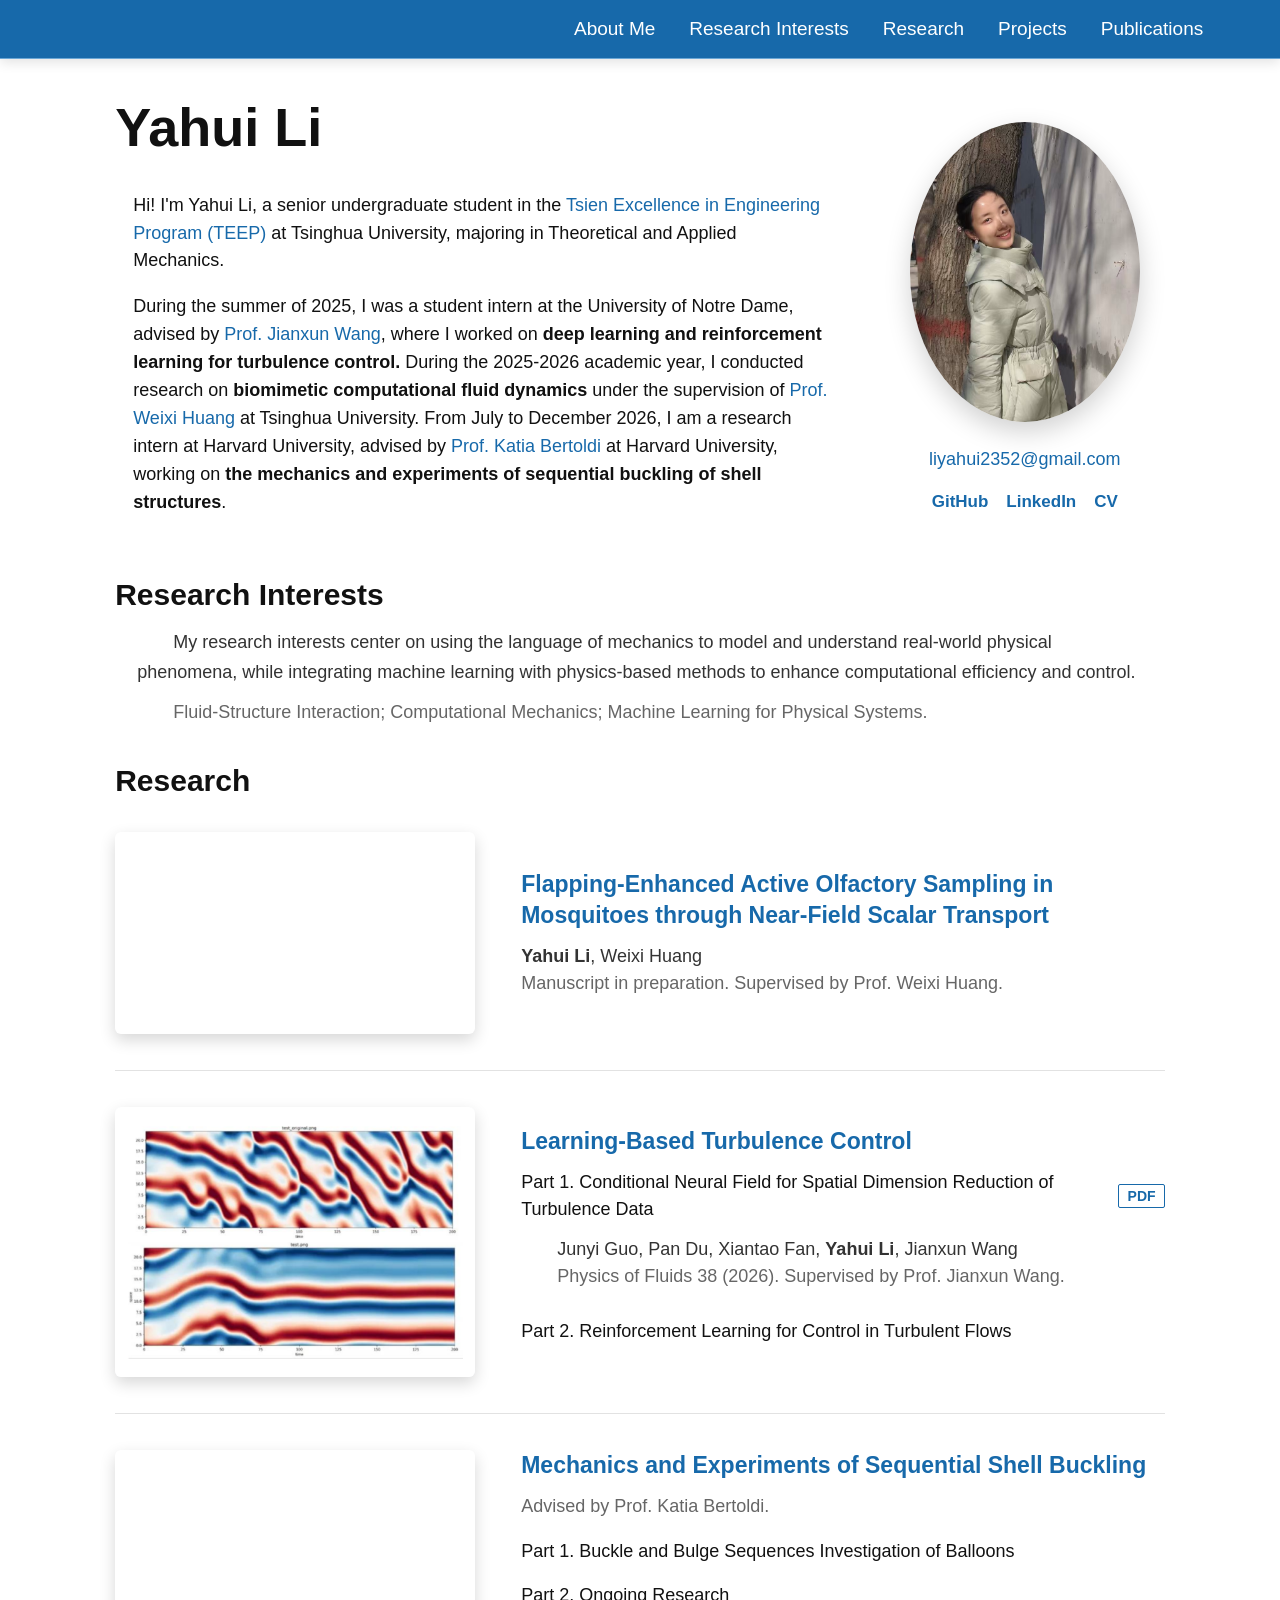
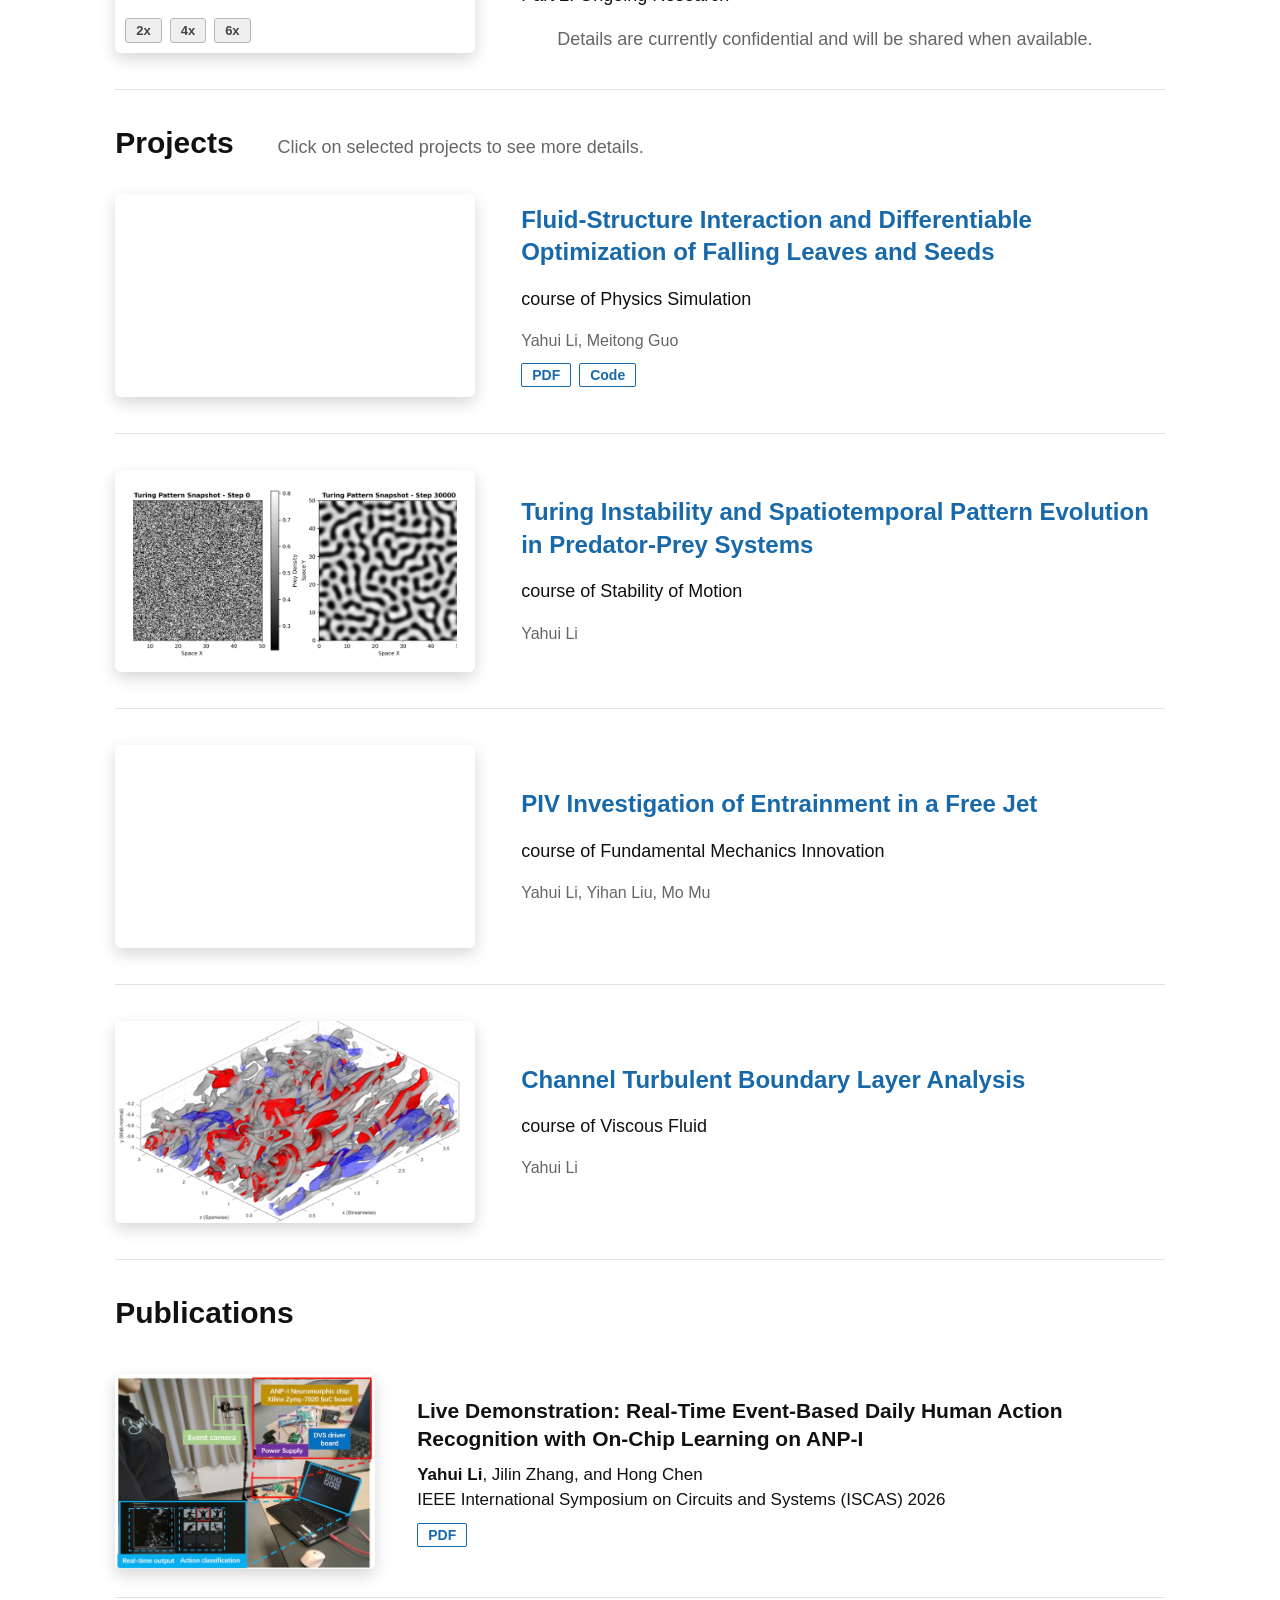
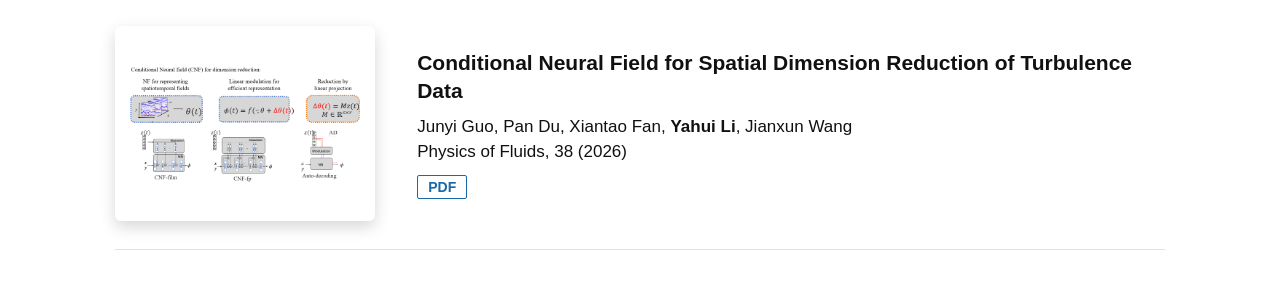
==== commit 86727c8e: "Add SEO metadata" ====
--- a/index.html
+++ b/index.html
@@ -7,8 +7,28 @@
     name="viewport"
     content="width=device-width, initial-scale=1.0"
   >
-  <title>Yahui Li</title>
-  <link rel="stylesheet" href="style.css">
+  <title>李雅蕙 Yahui Li | Tsinghua Undergraduate</title>
+  <meta
+    name="description"
+    content="Yahui Li is a senior undergraduate student in Theoretical and Applied Mechanics at Tsinghua University, working on mechanics, fluid-structure interaction, and machine learning for physical systems."
+  >
+  <meta
+    name="keywords"
+    content="Yahui Li, Yahui Li Tsinghua"
+  >
+  <meta name="author" content="Yahui Li">
+  <link rel="canonical" href="https://always2352.github.io/">
+
+  <meta property="og:title" content="李雅蕙 Yahui Li | Tsinghua Undergraduate">
+  <meta
+    property="og:description"
+    content="Personal academic website of Yahui Li, a senior undergraduate student at Tsinghua University"
+  >
+  <meta property="og:url" content="https://always2352.github.io/">
+  <meta property="og:type" content="website">
+  <meta property="og:image" content="https://always2352.github.io/files/Profile/photo.jpg">
+
+  <link rel="stylesheet" href="style.css?v=3">
 </head>
 
 <body>
--- a/style.css
+++ b/style.css
@@ -85,7 +85,7 @@
   align-items: center;
   justify-content: space-between;
   gap: 56px;
-  width: min(1240px, calc(100% - 12vw));
+  width: min(1160px, calc(100% - 18vw));
   margin: 0 auto;
 }
 
@@ -147,7 +147,7 @@
 
 /* Main Sections */
 .container {
-  width: min(1240px, calc(100% - 12vw));
+  width: min(1160px, calc(100% - 18vw));
   margin: 0 auto;
   padding: 0 0 48px;
 }
@@ -462,12 +462,12 @@
   grid-template-columns: 260px 1fr;
   align-items: center;
   gap: 42px;
-  padding: 28px 0 28px 20px;
+  padding: 28px 0;
   border-bottom: 1px solid #e2e2e2;
 }
 
 .publication-content {
-  padding-left: 12px;
+  max-width: 780px;
 }
 
 .publication-title {
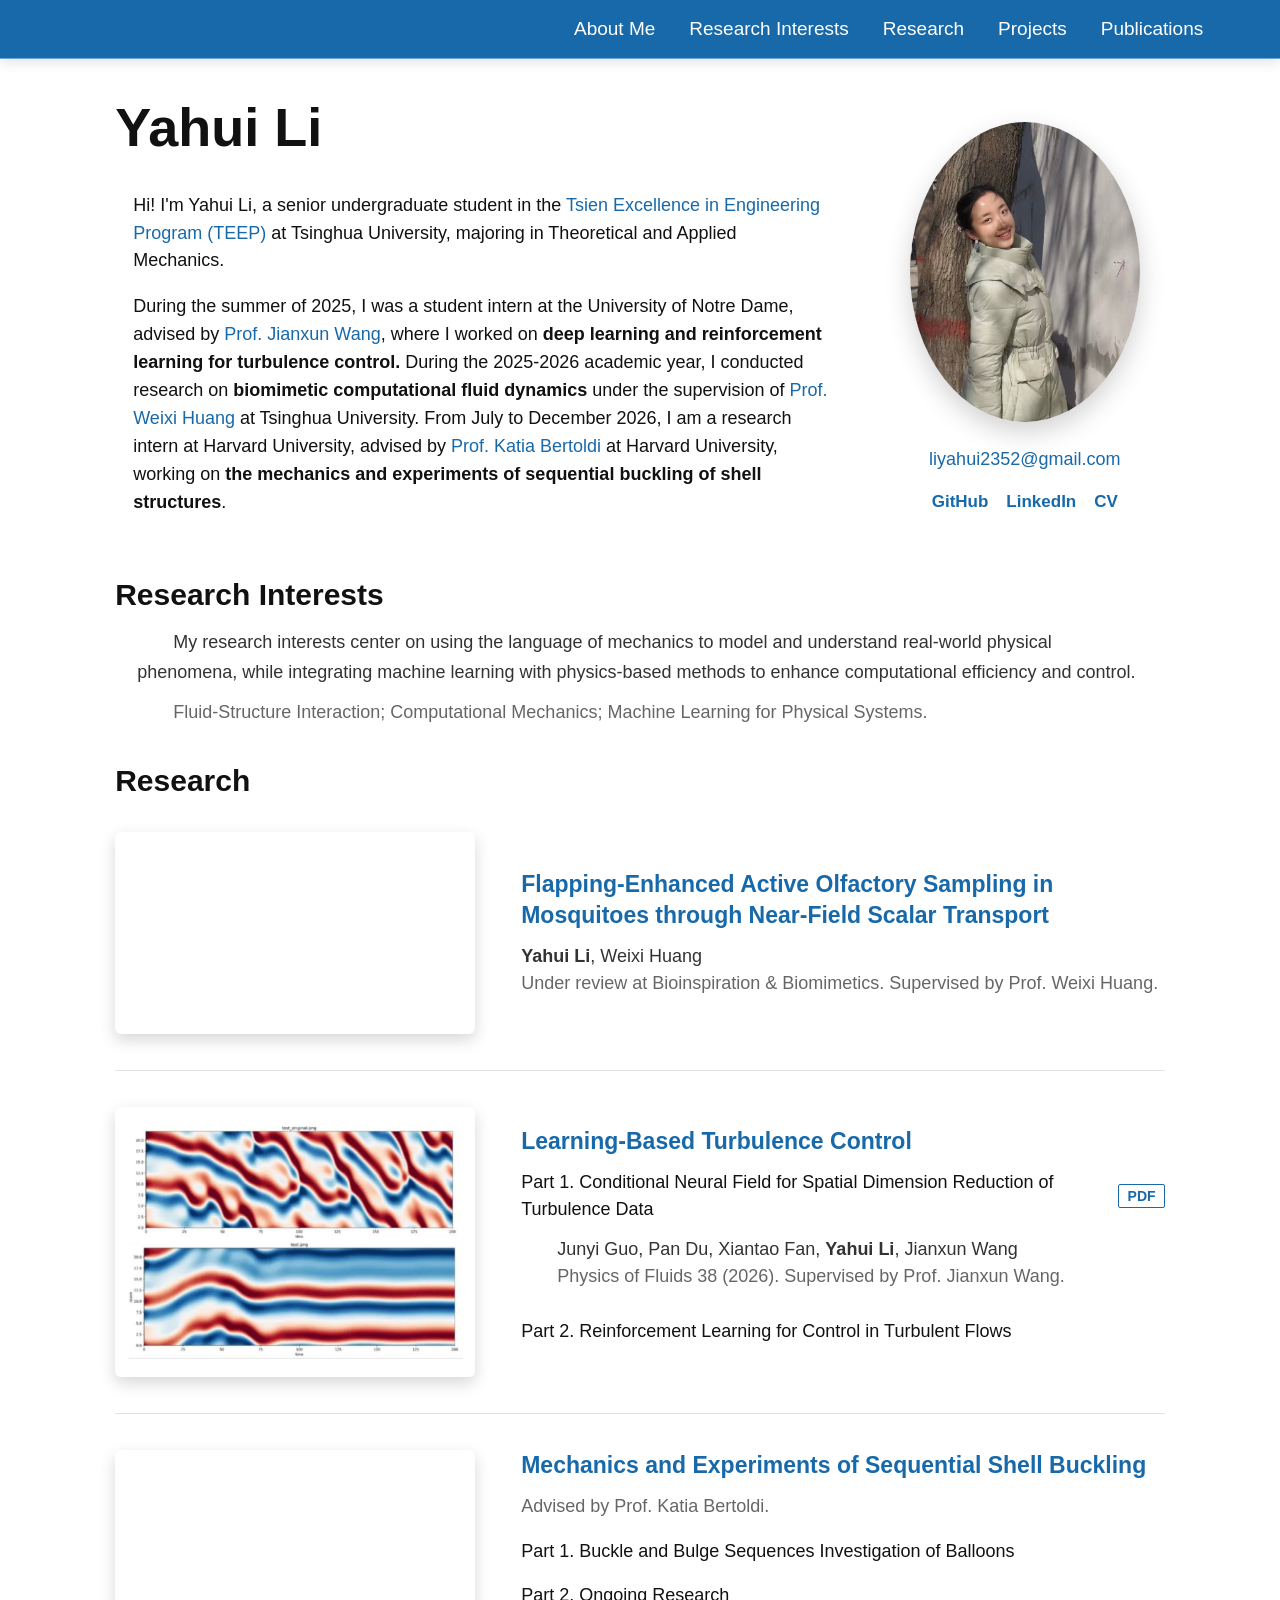
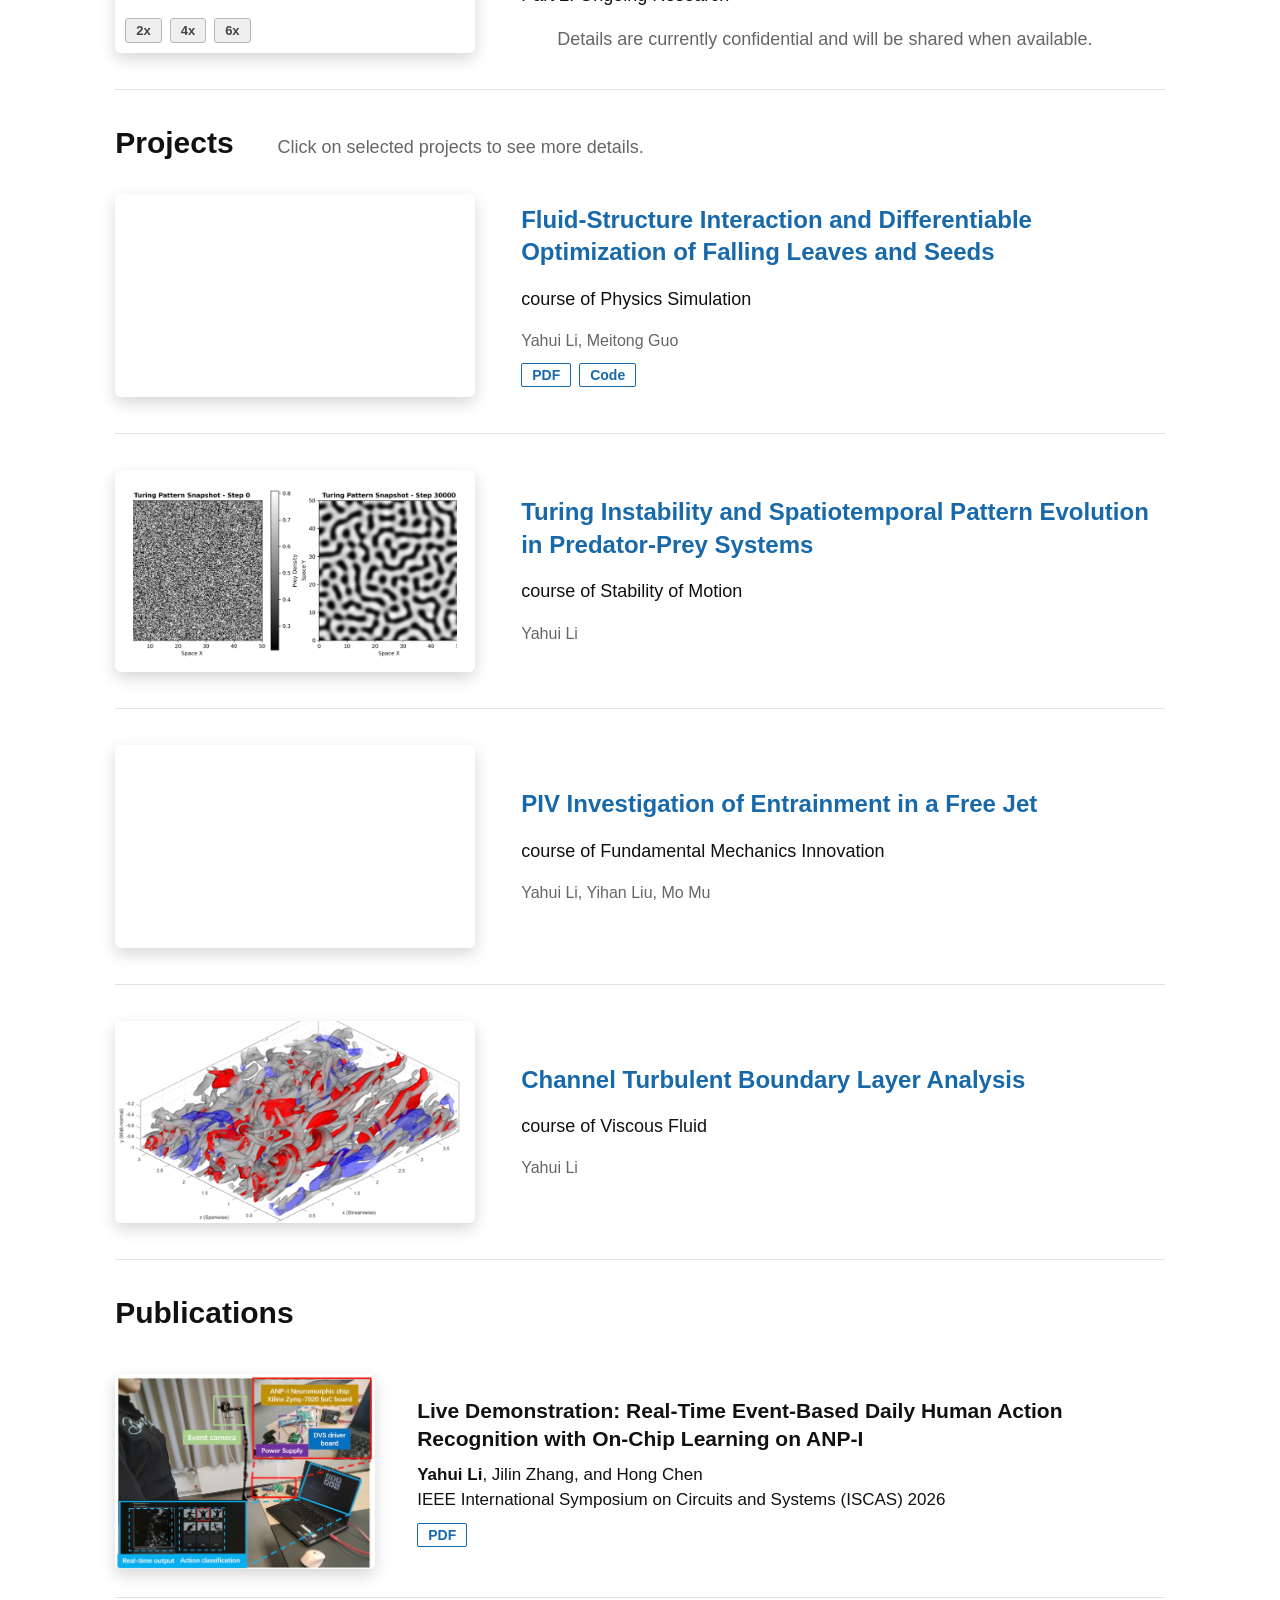
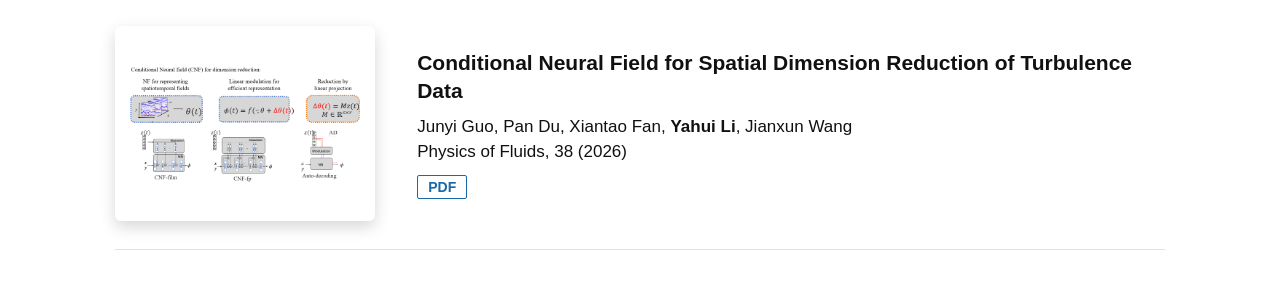
==== commit 20f8c63a: "Update" ====
--- a/index.html
+++ b/index.html
@@ -7,7 +7,7 @@
     name="viewport"
     content="width=device-width, initial-scale=1.0"
   >
-  <title>李雅蕙 Yahui Li | Tsinghua Undergraduate</title>
+  <title> Yahui Li | Tsinghua Undergraduate</title>
   <meta
     name="description"
     content="Yahui Li is a senior undergraduate student in Theoretical and Applied Mechanics at Tsinghua University, working on mechanics, fluid-structure interaction, and machine learning for physical systems."
@@ -81,7 +81,7 @@
         <div class="social-links">
           <a href="https://github.com/always2352" target="_blank" rel="noopener noreferrer">GitHub</a>
           <a href="https://www.linkedin.com/in/yahui-li-aa2033388" target="_blank" rel="noopener noreferrer">LinkedIn</a>
-          <a href="files/Profile/YAHUI_CV.pdf" target="_blank" rel="noopener noreferrer">CV</a>
+          <a href="files/Profile/CV_YAHUI.pdf" target="_blank" rel="noopener noreferrer">CV</a>
         </div>
       </div>
     </div>
@@ -136,7 +136,7 @@
               <strong>Yahui Li</strong>, Weixi Huang
             </p>
             <p class="research-meta">
-              Manuscript in preparation. Supervised by Prof. Weixi Huang.
+              Under review at Bioinspiration & Biomimetics. Supervised by Prof. Weixi Huang.
             </p>
           </div>
         </article>
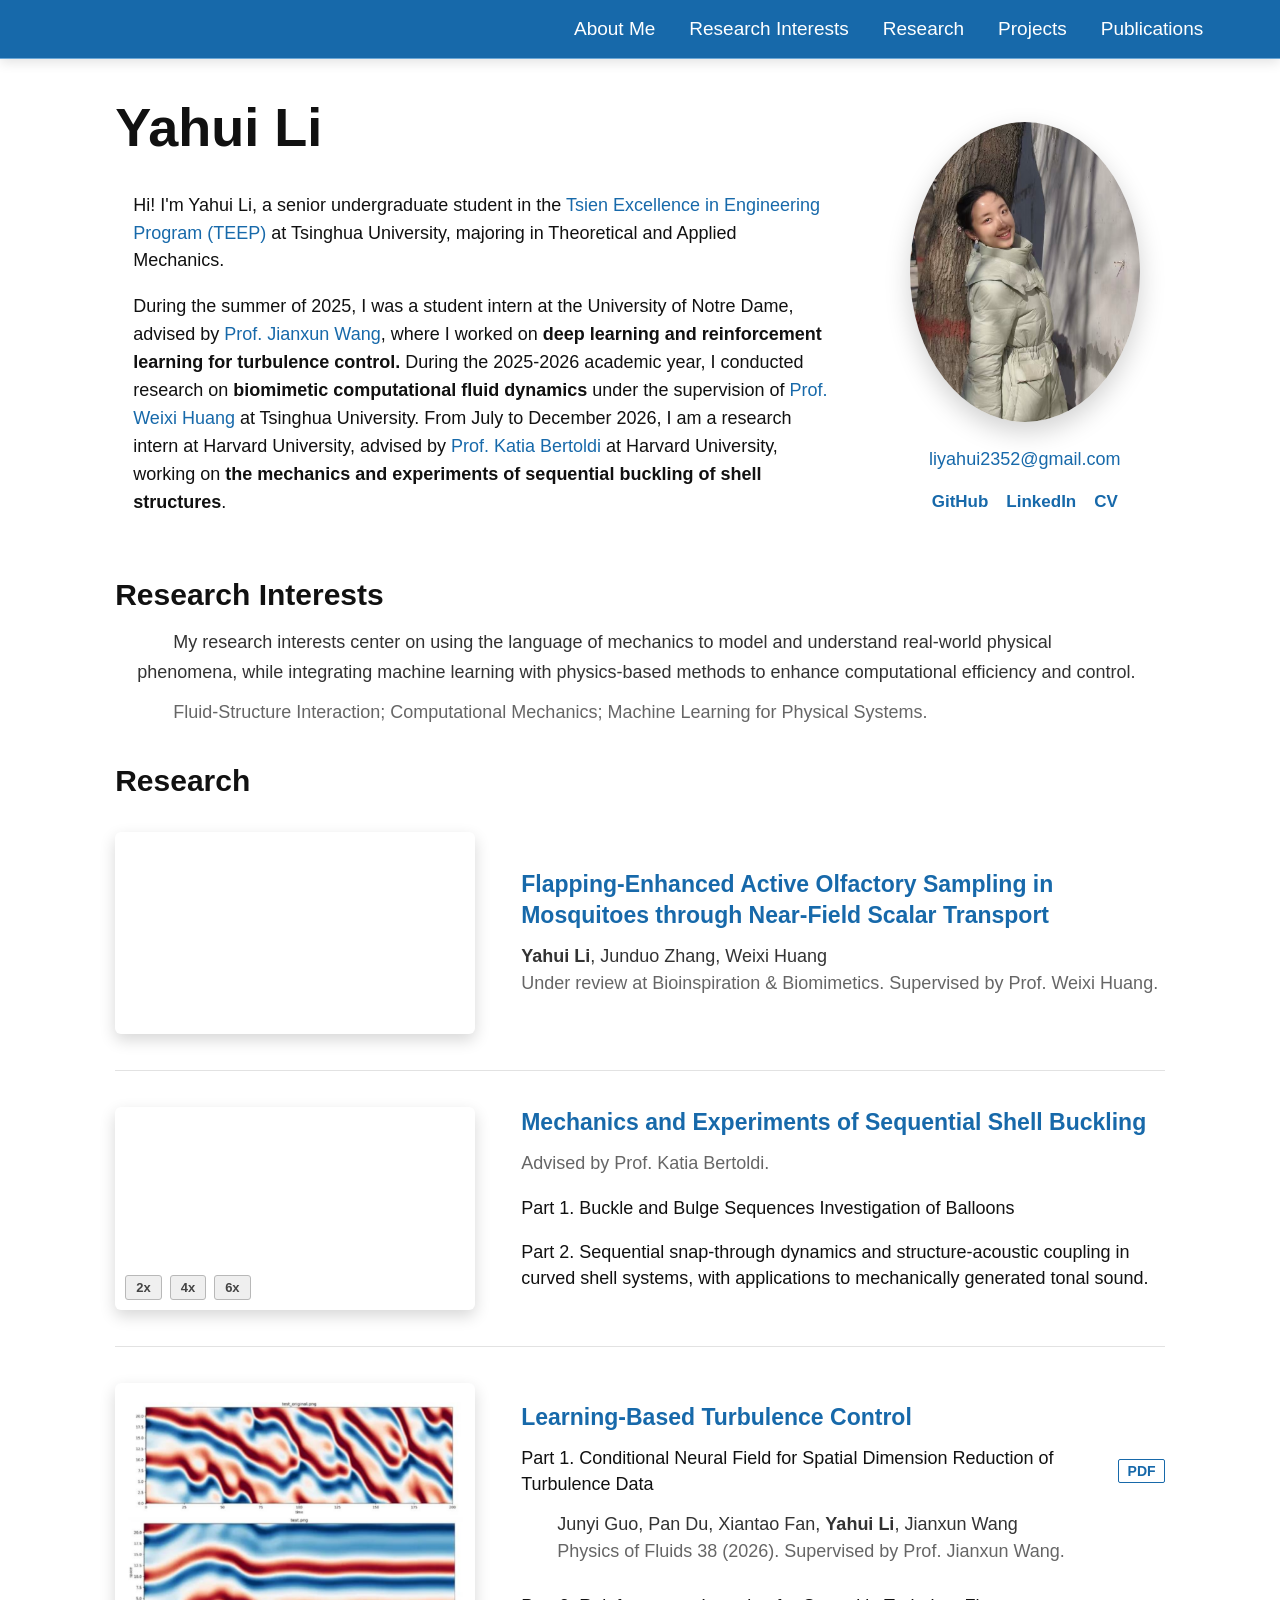
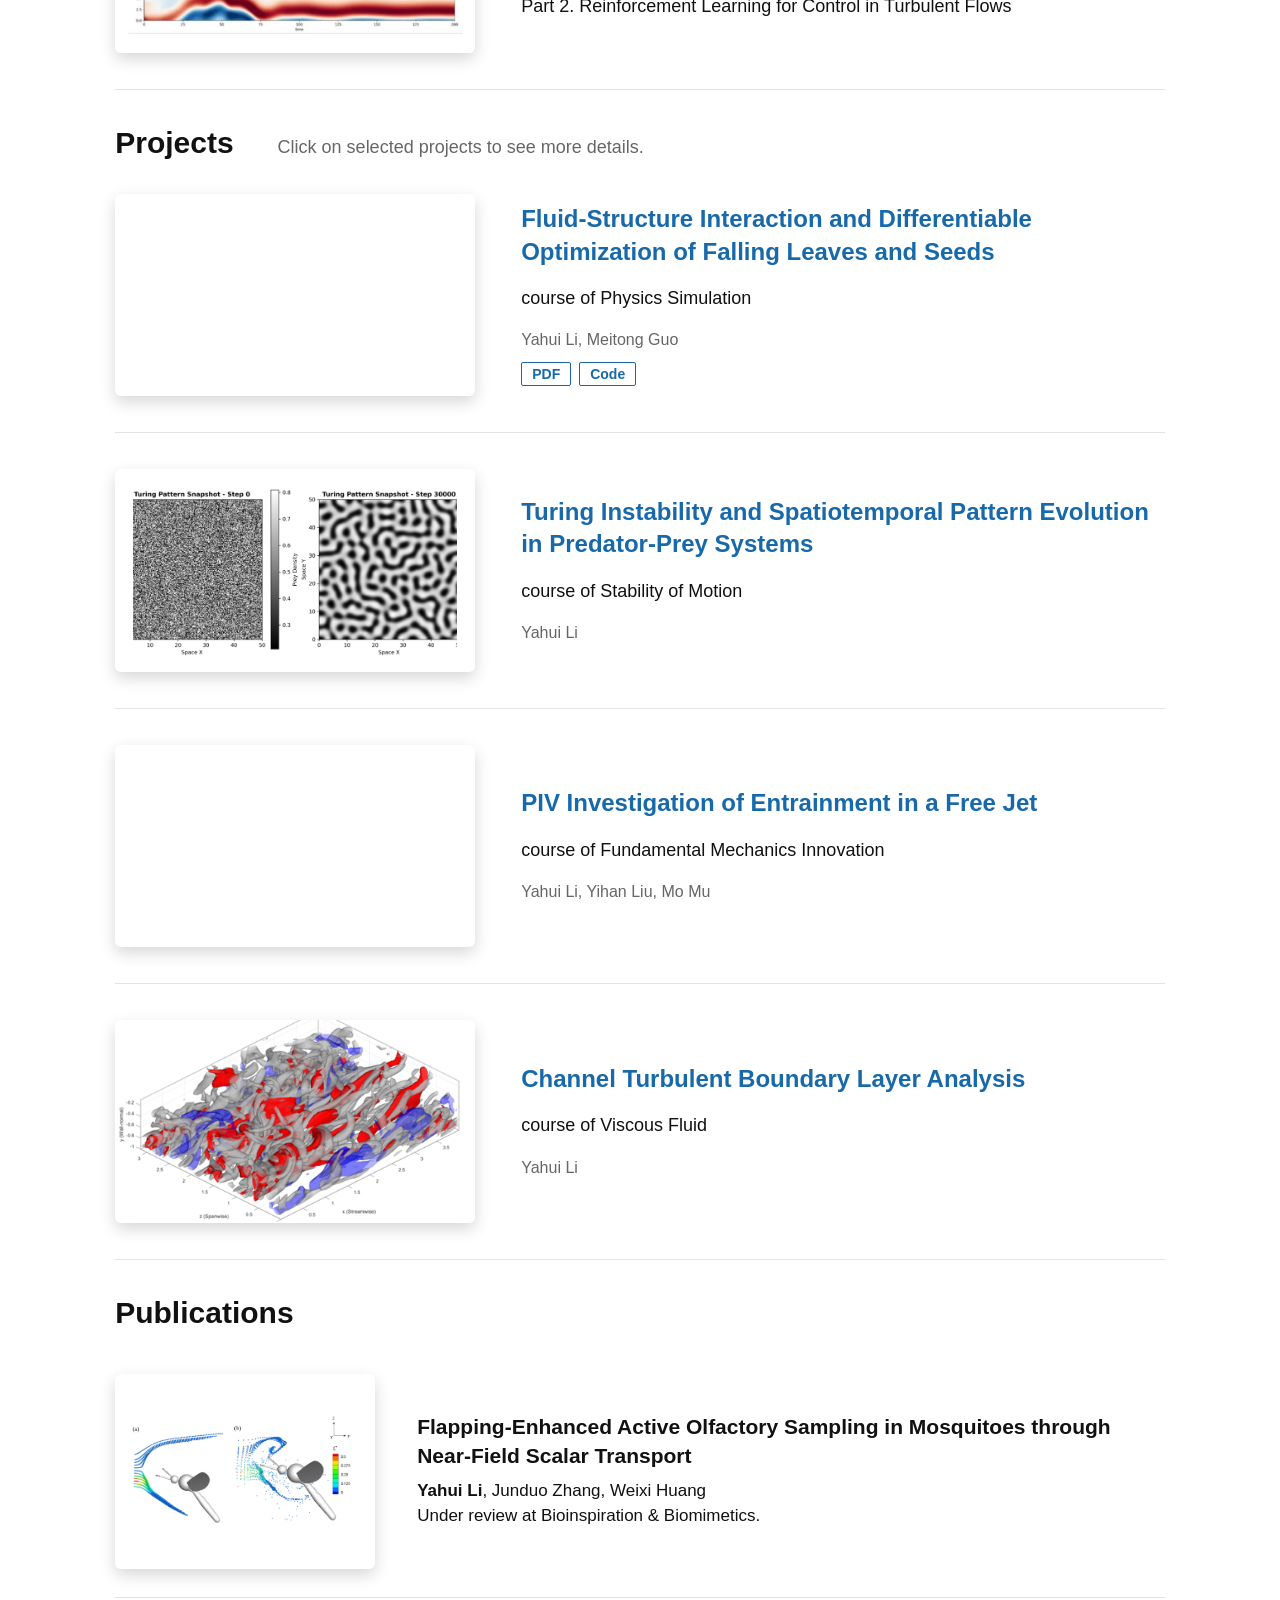
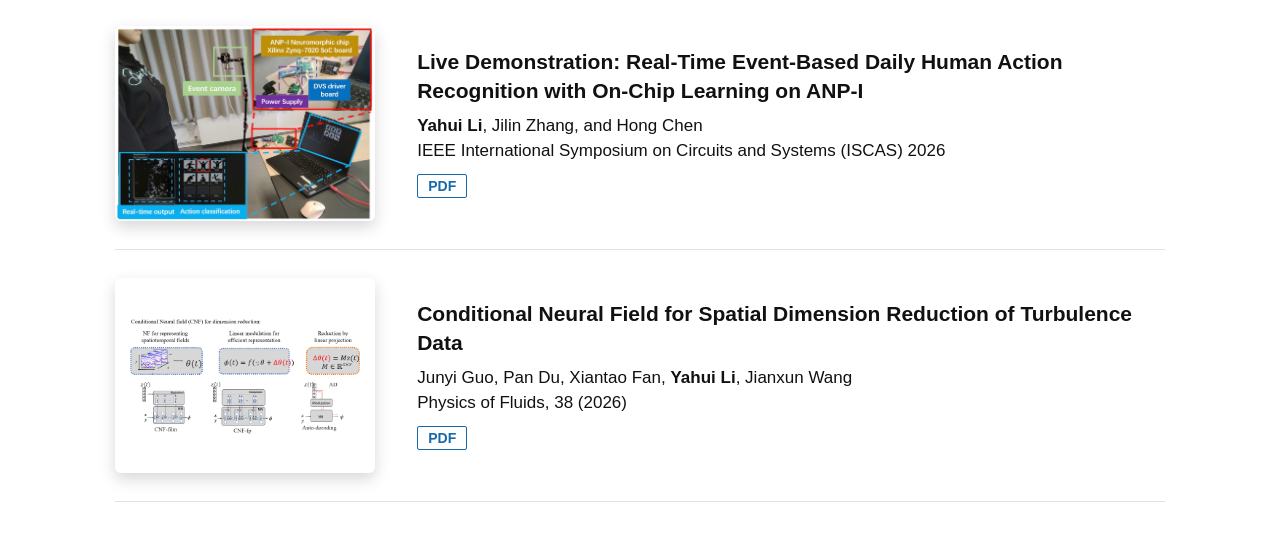
==== commit f1254a32: "Revise" ====
--- a/index.html
+++ b/index.html
@@ -133,44 +133,14 @@
               Flapping-Enhanced Active Olfactory Sampling in Mosquitoes through Near-Field Scalar Transport
             </h3>
             <p class="research-authors">
-              <strong>Yahui Li</strong>, Weixi Huang
+              <strong>Yahui Li</strong>, Junduo Zhang, Weixi Huang
             </p>
             <p class="research-meta">
               Under review at Bioinspiration & Biomimetics. Supervised by Prof. Weixi Huang.
             </p>
           </div>
         </article>
-
-        <article class="research-item research-learning">
-          <div class="image-card-media">
-            <img
-              src="files/Research/Turbulence/Control.png"
-              alt="Physics of Fluids publication preview"
-              class="image-contain"
-            >
-          </div>
-
-          <div class="research-content">
-            <h3>Learning-Based Turbulence Control</h3>
-            <div class="research-part">
-              <div class="part-heading">
-                <p class="part-title">Part 1. Conditional Neural Field for Spatial Dimension Reduction of Turbulence Data</p>
-                <a class="paper-link" href="https://pubs.aip.org/aip/pof/article/38/2/025153/3380896/Conditional-neural-field-for-spatial-dimension" target="_blank" rel="noopener noreferrer">PDF</a>
-              </div>
-              <p class="research-authors">
-                Junyi Guo, Pan Du, Xiantao Fan, <strong>Yahui Li</strong>, Jianxun Wang
-              </p>
-              <p class="research-meta">
-                Physics of Fluids 38 (2026). Supervised by Prof. Jianxun Wang.
-              </p>
-            </div>
-
-            <div class="research-part">
-              <p class="part-title">Part 2. Reinforcement Learning for Control in Turbulent Flows</p>
-            </div>
-          </div>
-        </article>
-
+        
         <article class="research-item">
           <div class="research-media">
             <video
@@ -199,12 +169,42 @@
             </div>
 
             <div class="research-part">
-              <p class="part-title">Part 2. Ongoing Research</p>
-              <p class="research-description detail-indent">Details are currently confidential and will be shared when available.</p>
-            </div>
-
-          </div>
-        </article>
+              <p class="part-title">Part 2. Sequential snap-through dynamics and structure-acoustic coupling in curved shell systems, 
+                with applications to mechanically generated tonal sound.</p>
+            </div>
+          </div>
+        </article>
+
+        <article class="research-item research-learning">
+          <div class="image-card-media">
+            <img
+              src="files/Research/Turbulence/Control.png"
+              alt="Physics of Fluids publication preview"
+              class="image-contain"
+            >
+          </div>
+
+          <div class="research-content">
+            <h3>Learning-Based Turbulence Control</h3>
+            <div class="research-part">
+              <div class="part-heading">
+                <p class="part-title">Part 1. Conditional Neural Field for Spatial Dimension Reduction of Turbulence Data</p>
+                <a class="paper-link" href="https://pubs.aip.org/aip/pof/article/38/2/025153/3380896/Conditional-neural-field-for-spatial-dimension" target="_blank" rel="noopener noreferrer">PDF</a>
+              </div>
+              <p class="research-authors">
+                Junyi Guo, Pan Du, Xiantao Fan, <strong>Yahui Li</strong>, Jianxun Wang
+              </p>
+              <p class="research-meta">
+                Physics of Fluids 38 (2026). Supervised by Prof. Jianxun Wang.
+              </p>
+            </div>
+
+            <div class="research-part">
+              <p class="part-title">Part 2. Reinforcement Learning for Control in Turbulent Flows</p>
+            </div>
+          </div>
+        </article>
+
       </div>
     </section>
 
@@ -306,6 +306,27 @@
       <h2>Publications</h2>
 
       <div class="publication-list">
+
+        <article class="publication-item">
+          <div class="publication-media">
+            <img
+              src="files/Publications/Flapping.png"
+              alt="Flapping-enhanced olfactory sampling publication preview"
+              class="image-contain"
+            >
+          </div>
+          <div class="publication-content">
+            <p class="publication-title">
+              Flapping-Enhanced Active Olfactory Sampling in Mosquitoes through Near-Field Scalar Transport
+            </p>
+            <p class="publication-authors">
+              <strong>Yahui Li</strong>, Junduo Zhang, Weixi Huang
+            </p>
+            <p class="publication-meta">
+              Under review at Bioinspiration & Biomimetics.
+            </p>
+          </div>
+        </article>
 
         <article class="publication-item">
           <div class="publication-media">
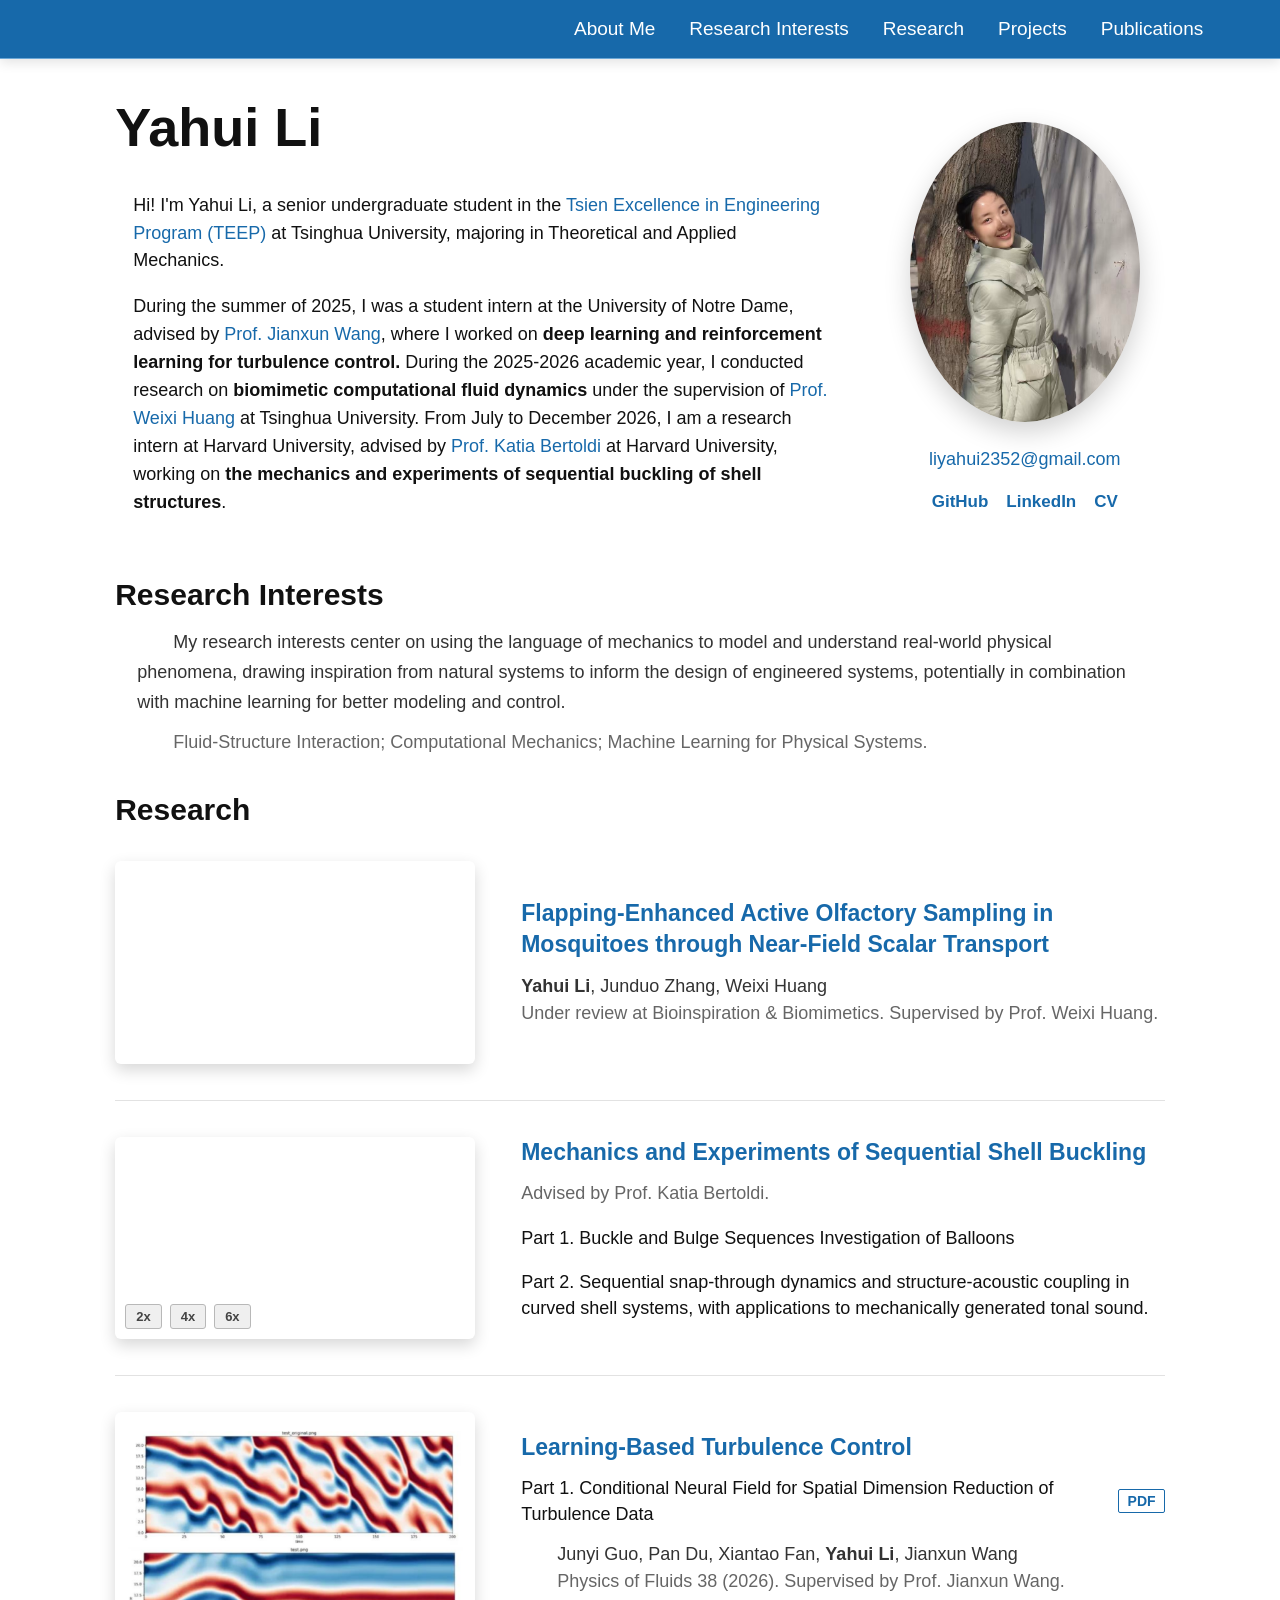
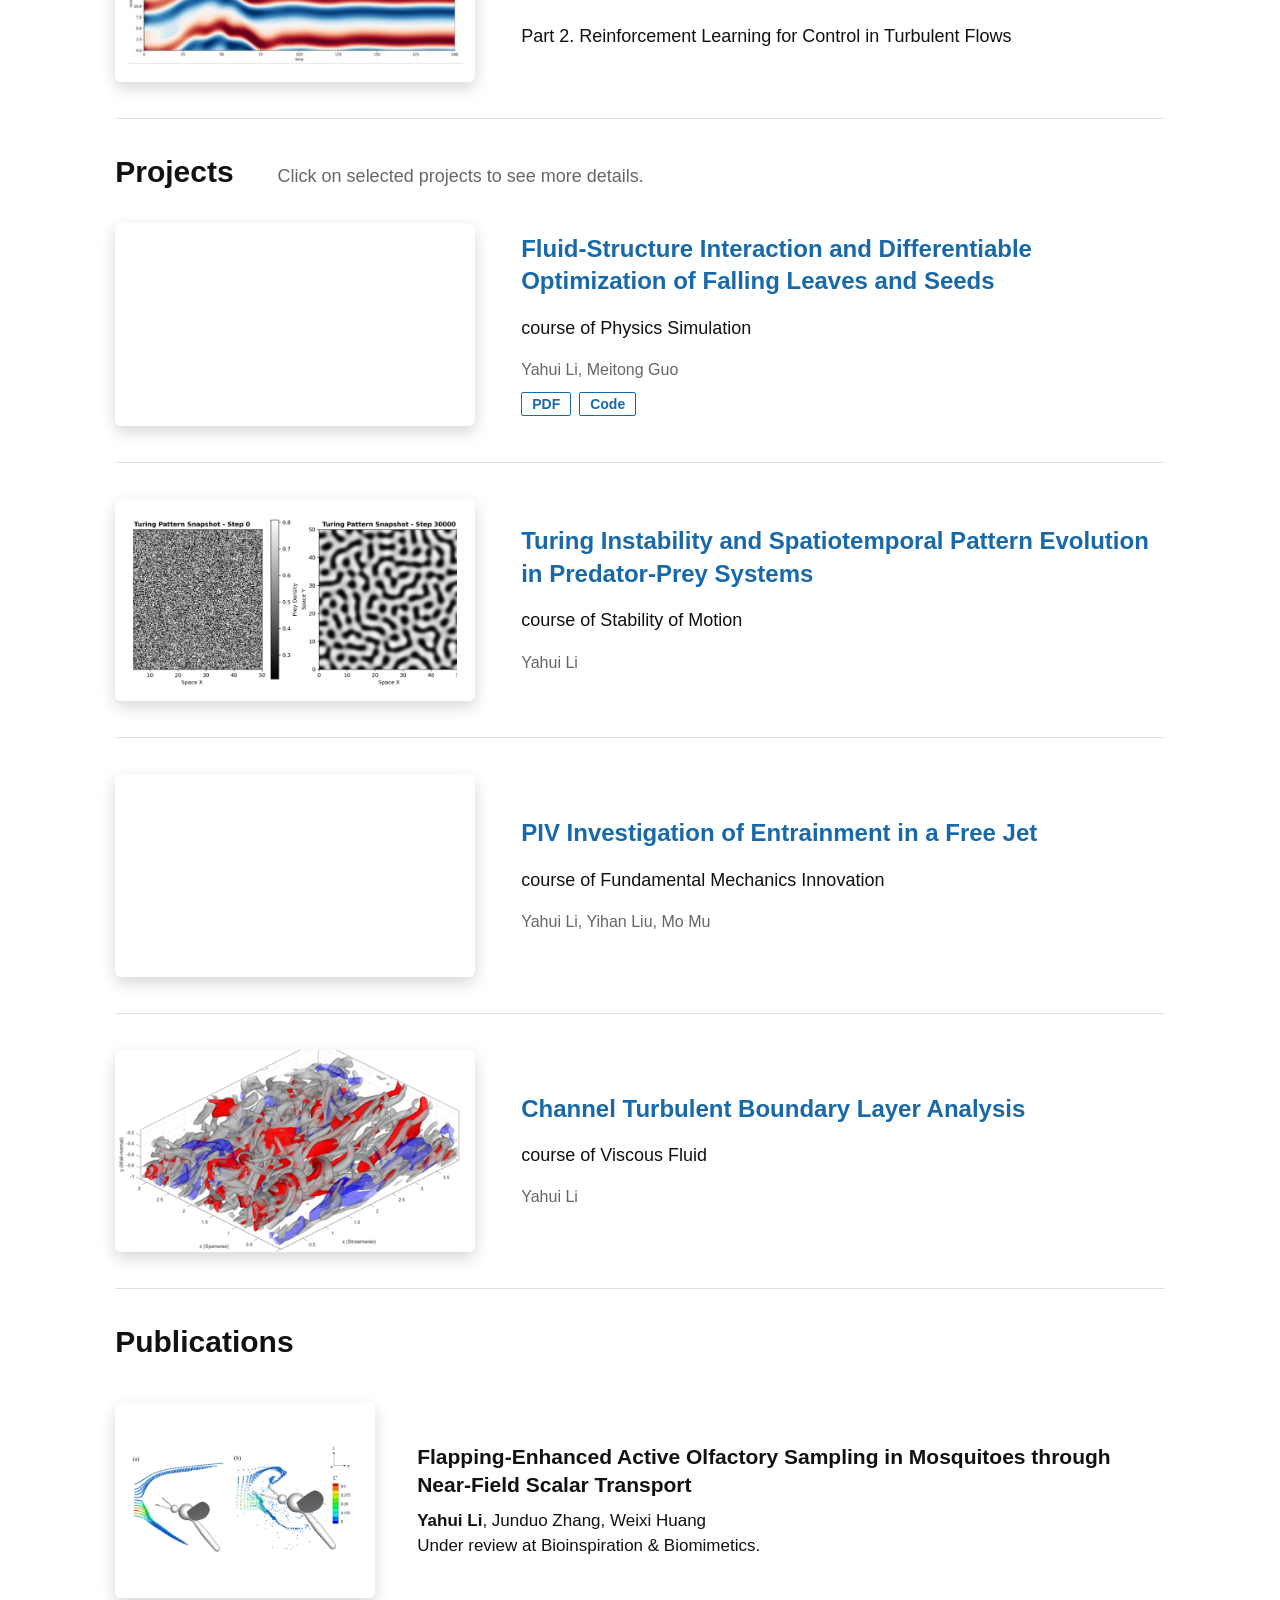
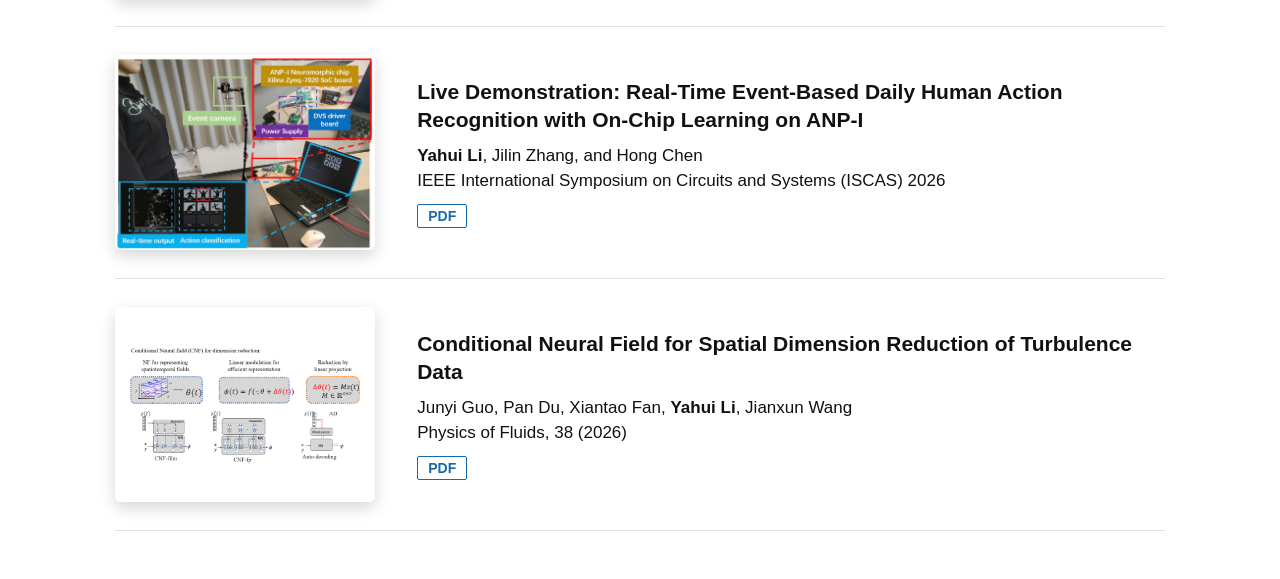
==== commit 06f759b3: "revise Expanded description of research interests to include inspiration from natural systems and ma" ====
--- a/index.html
+++ b/index.html
@@ -94,7 +94,8 @@
       <div class="interest-block">
         <p class="interest-summary">
           My research interests center on using the language of mechanics to model and understand real-world physical phenomena, 
-          while integrating machine learning with physics-based methods to enhance computational efficiency and control.
+          drawing inspiration from natural systems to inform the design of engineered systems, potentially in combination with 
+          machine learning for better modeling and control.
         </p>
 
         <p class="interest-inline">
